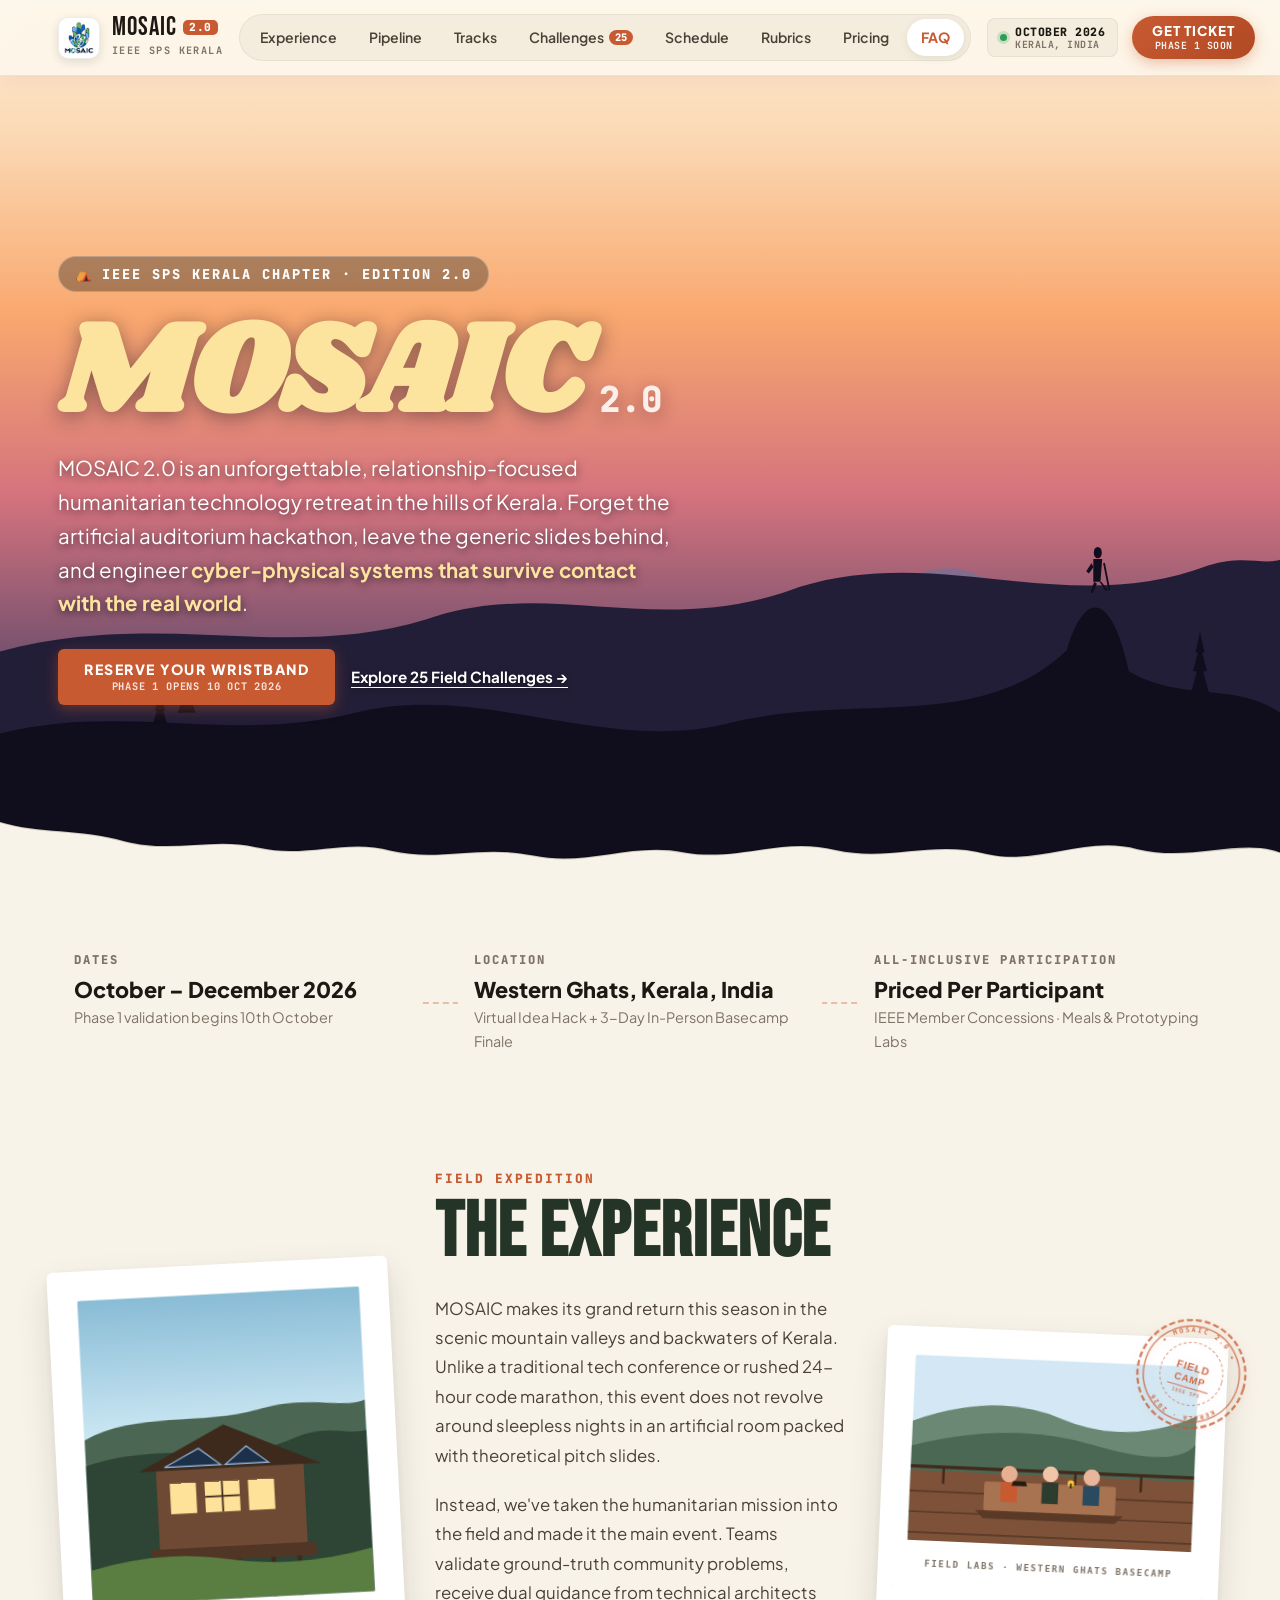
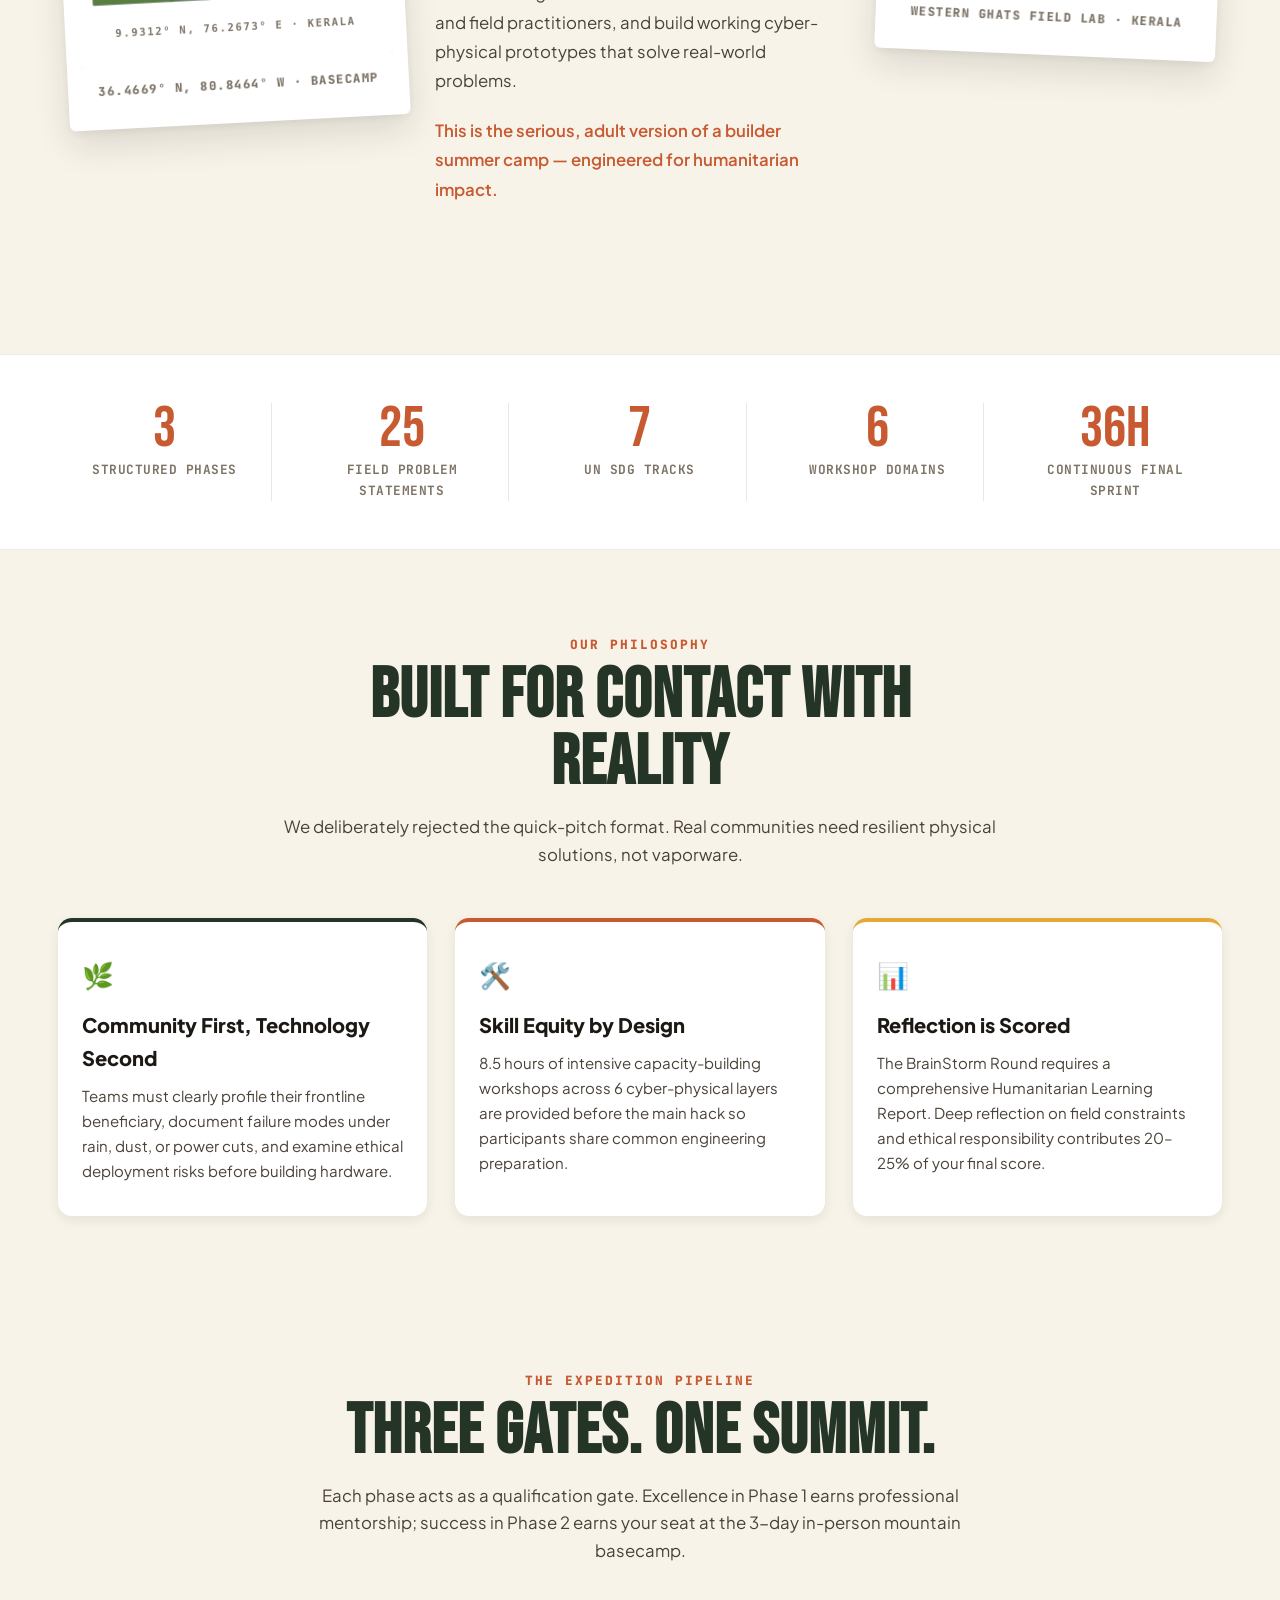
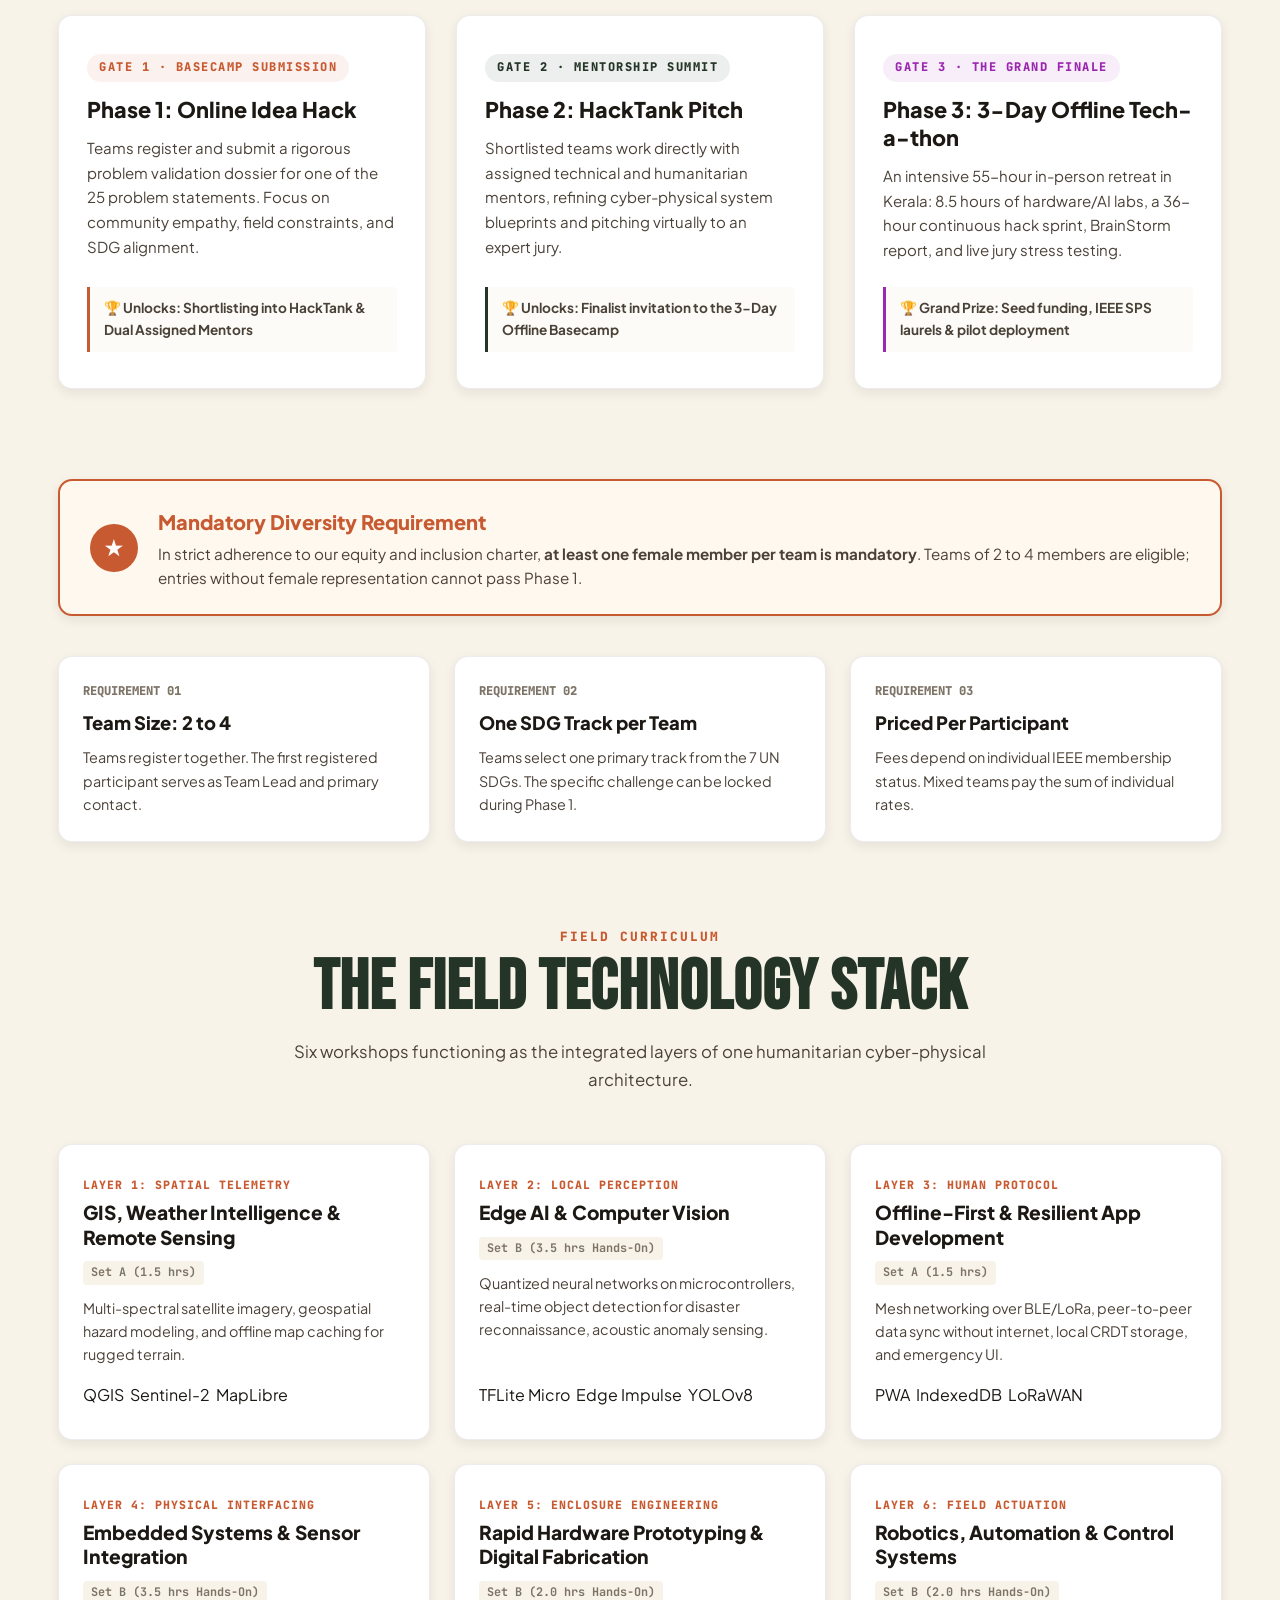
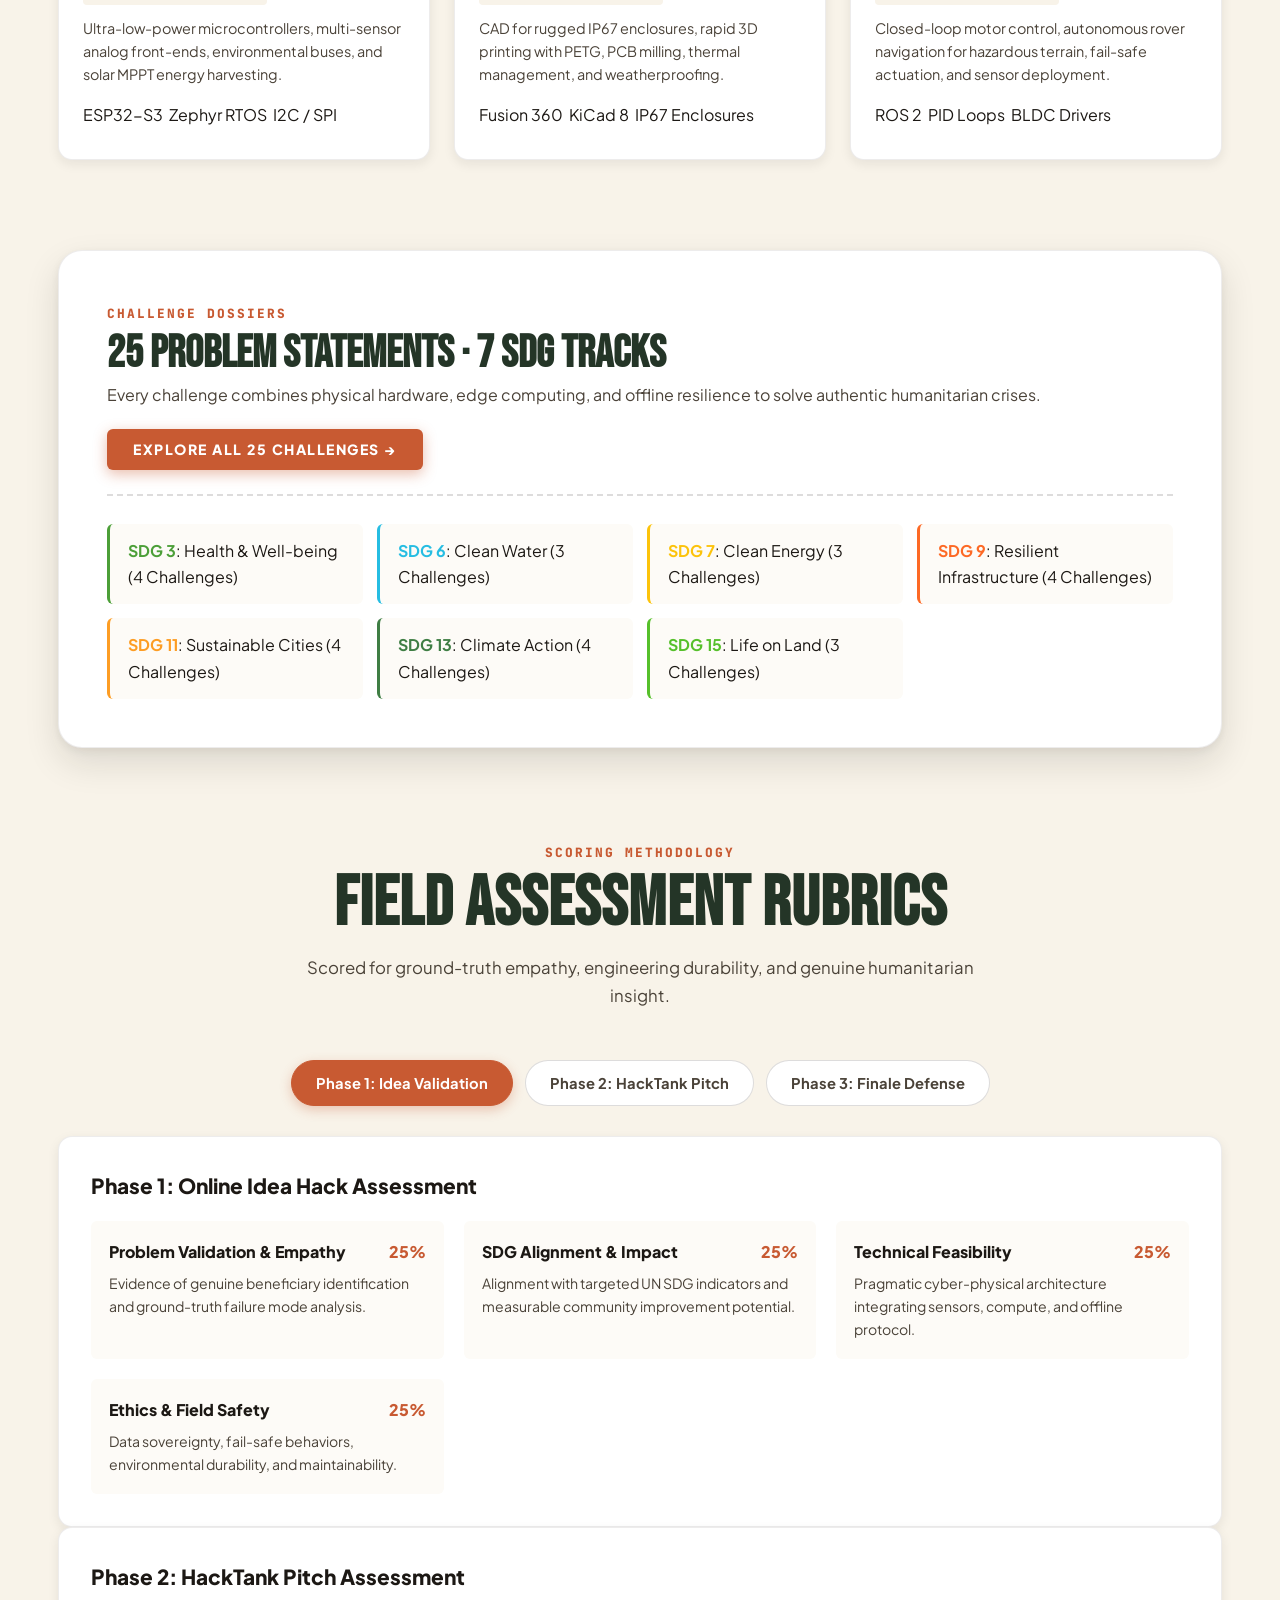
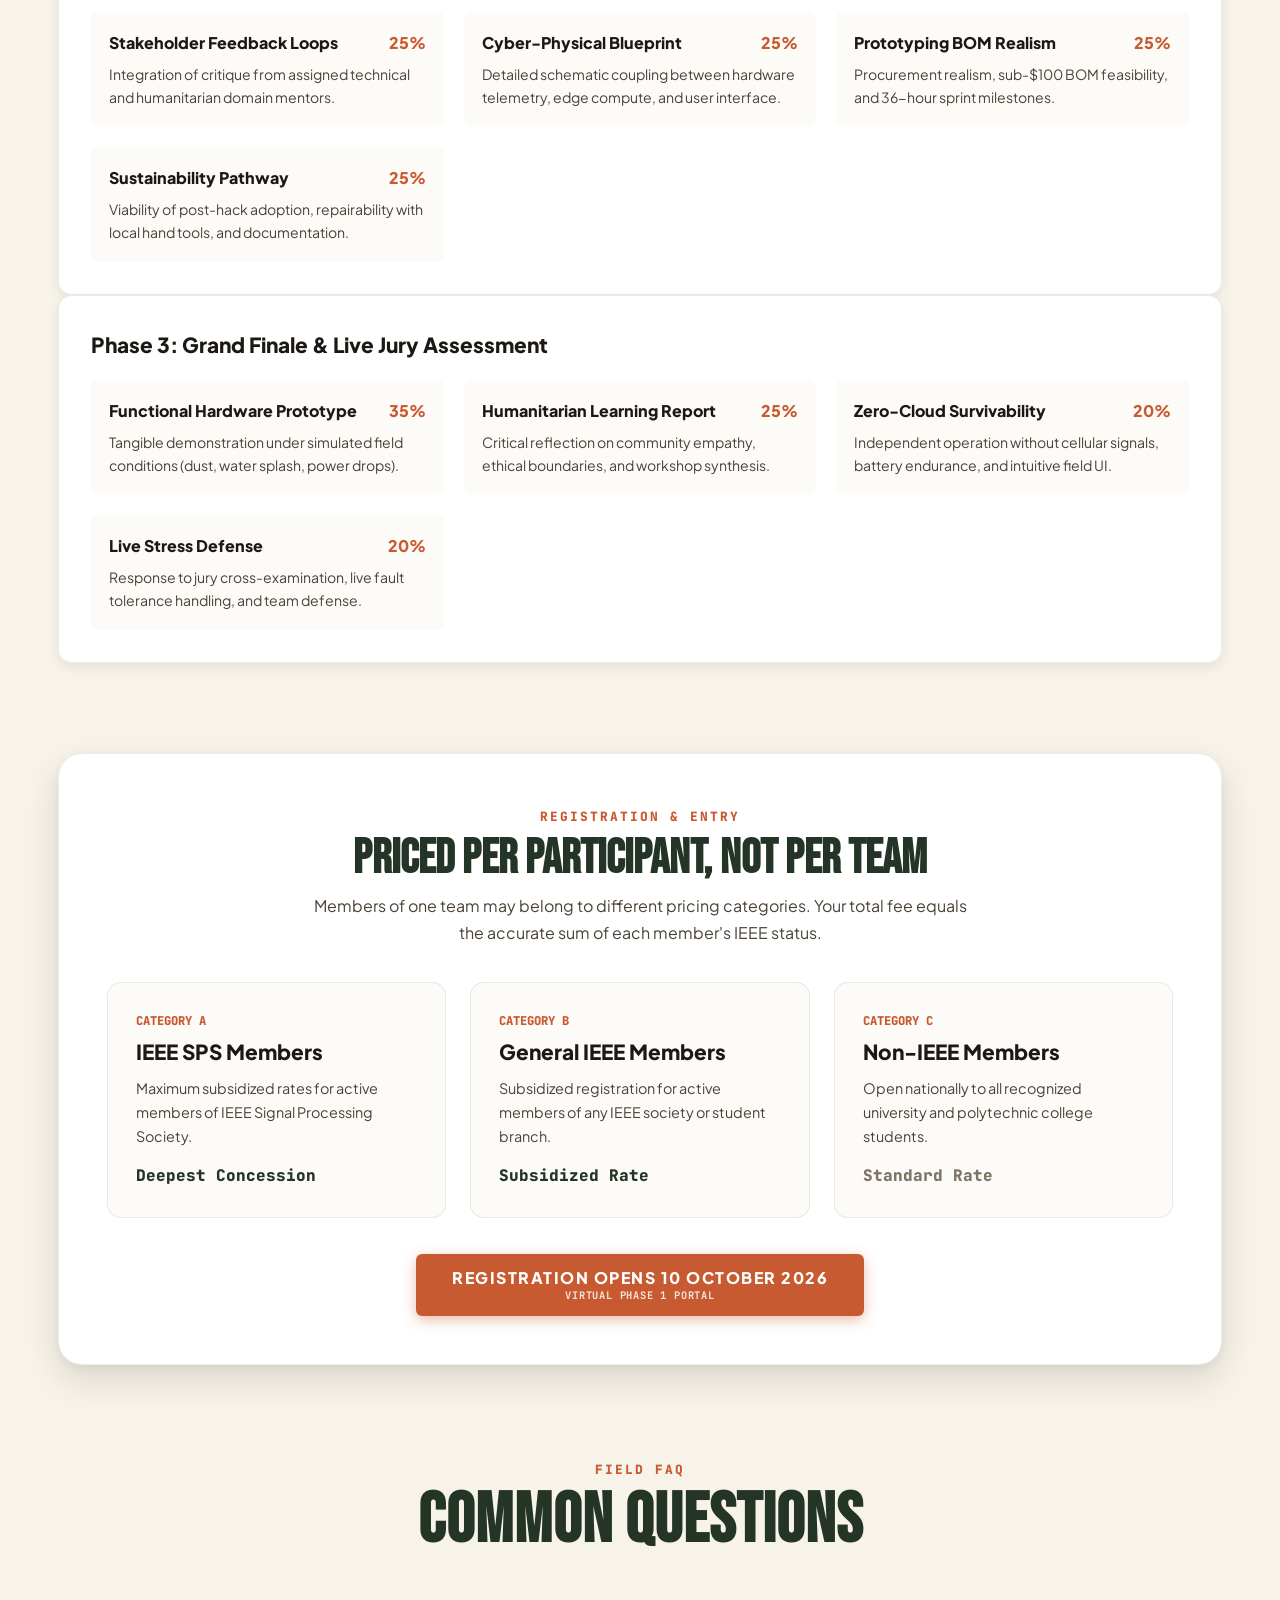
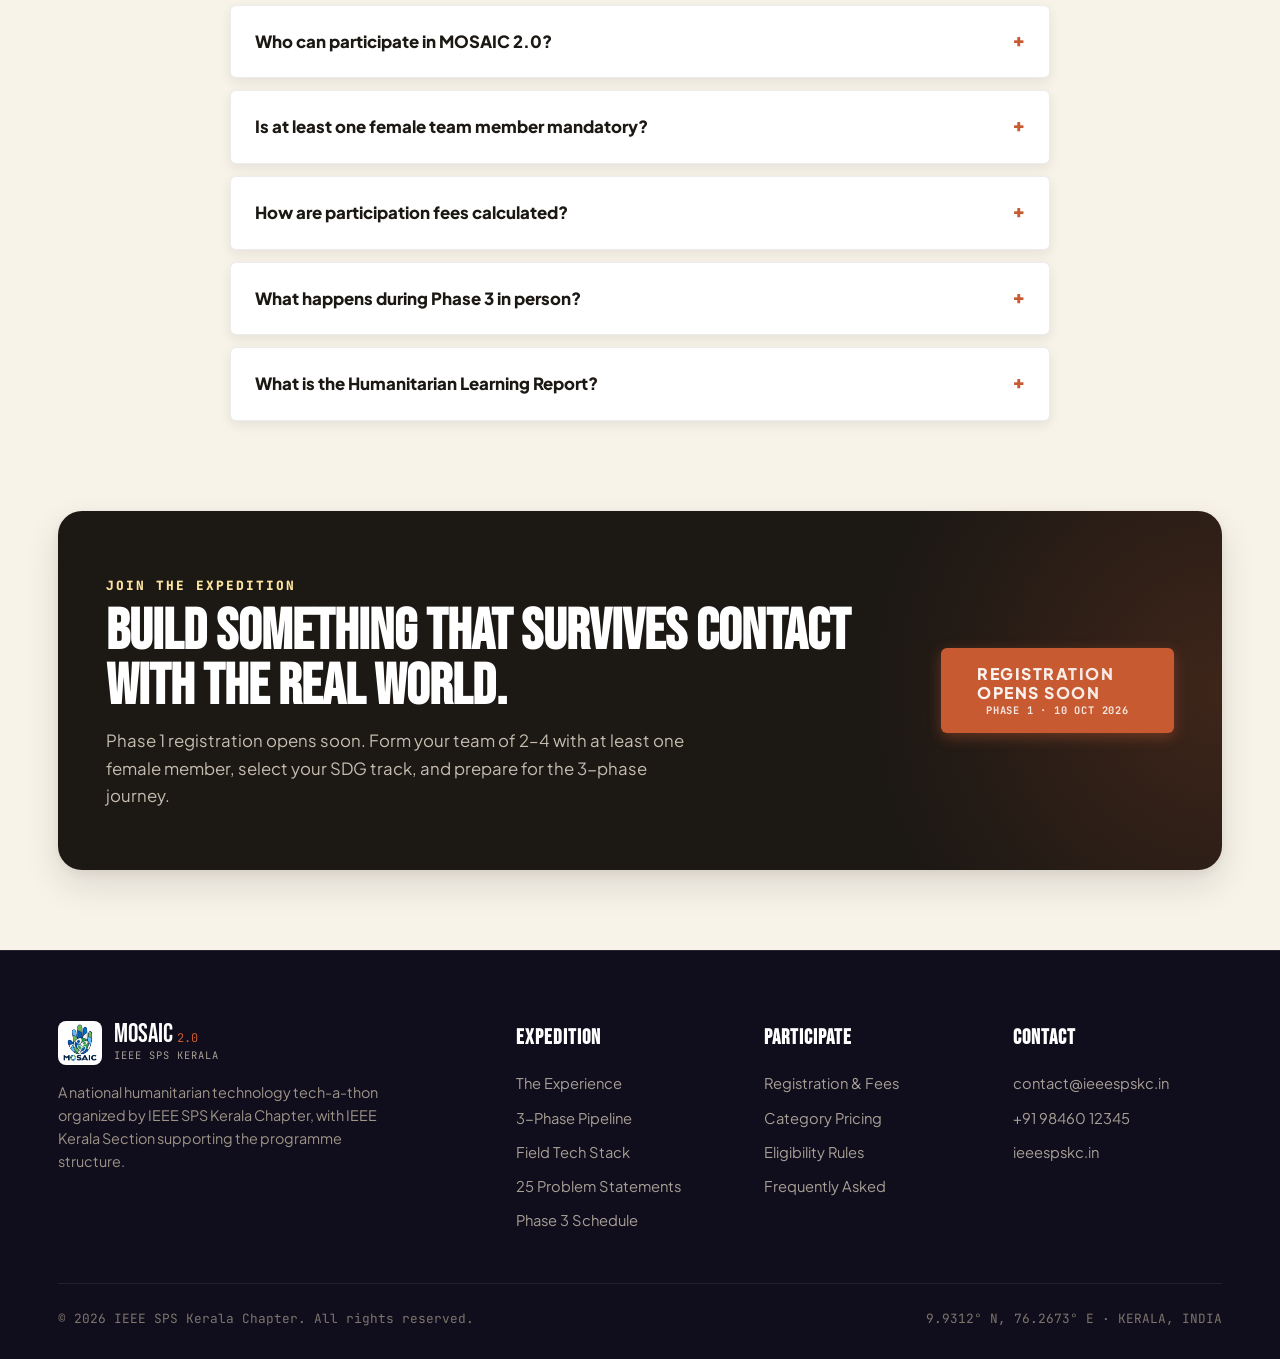
==== index.html @ a7e99239 "Add files via upload" ====
<!DOCTYPE html>
<html lang="en">
<head>
  <meta charset="UTF-8">
  <meta name="viewport" content="width=device-width, initial-scale=1.0">
  <title>MOSAIC 2.0 — National Humanitarian Tech Retreat & Challenge | IEEE SPS Kerala Chapter</title>
  <meta name="description" content="National humanitarian technology challenge & mountain retreat organized by IEEE SPS Kerala Chapter. Three structured phases, 25 interdisciplinary challenges, 6 workshop layers, and a 36-hour offline tech-a-thon in Kerala.">
  
  <!-- Open Graph -->
  <meta property="og:title" content="MOSAIC 2.0 — Humanitarian Tech Expedition & Retreat">
  <meta property="og:description" content="Engineered so teams understand the community problem before they build. October – December 2026.">
  <meta property="og:type" content="website">
  
  <!-- Stylesheets -->
  <link rel="stylesheet" href="css/style.css">
  <link rel="icon" type="image/png" href="assets/event-logo.png">
</head>
<body>

  <!-- Sticky Morphing Expedition Navbar -->
  <header class="navbar-expedition" role="banner">
    <div class="container">
      <a href="index.html" class="nav-brand-group" aria-label="MOSAIC 2.0 Homepage">
        <div class="brand-logo-wrapper">
          <img src="assets/event-logo.png" alt="MOSAIC Logo" class="brand-logo-img">
        </div>
        <div class="brand-text-block">
          <div class="brand-title-row">
            <span class="brand-name">MOSAIC</span>
            <span class="brand-edition-badge">2.0</span>
          </div>
          <span class="brand-sub">IEEE SPS KERALA</span>
        </div>
      </a>

      <!-- Desktop Navigation -->
      <nav class="nav-links-expedition" role="navigation" aria-label="Primary Navigation">
        <a href="#about" class="nav-link-item">Experience</a>
        <a href="#pipeline" class="nav-link-item">Pipeline</a>
        <a href="#tracks" class="nav-link-item">Tracks</a>
        <a href="problem-statements.html" class="nav-link-item">
          Challenges
          <span class="nav-count-badge">25</span>
        </a>
        <a href="schedule.html" class="nav-link-item">Schedule</a>
        <a href="#evaluation" class="nav-link-item">Rubrics</a>
        <a href="#pricing" class="nav-link-item">Pricing</a>
        <a href="#faq" class="nav-link-item">FAQ</a>
      </nav>

      <!-- Right Action Group (Date Badge & Terracotta Button) -->
      <div class="nav-action-group">
        <div class="nav-date-badge">
          <span class="badge-dot" aria-hidden="true"></span>
          <div class="date-text-block">
            <span class="date-month">OCTOBER 2026</span>
            <span class="date-loc">KERALA, INDIA</span>
          </div>
        </div>

        <a href="#pricing" class="btn-terracotta">
          <span>Get Ticket</span>
          <span class="btn-terracotta-sub">Phase 1 Soon</span>
        </a>

        <!-- Mobile Hamburger -->
        <button id="hamburger-btn" class="hamburger-expedition" aria-label="Toggle navigation menu" aria-expanded="false">
          <span class="hamburger-bar"></span>
          <span class="hamburger-bar"></span>
          <span class="hamburger-bar"></span>
        </button>
      </div>
    </div>
  </header>

  <!-- Mobile Drawer Menu -->
  <div id="mobile-overlay" class="mobile-nav-overlay" aria-hidden="true"></div>
  <aside id="mobile-drawer" class="mobile-nav-drawer" role="dialog" aria-label="Mobile Navigation">
    <div>
      <div class="mobile-drawer-header">
        <div class="mobile-drawer-brand">
          <img src="assets/event-logo.png" alt="MOSAIC Logo" class="mobile-drawer-logo">
          <div>
            <div class="mobile-drawer-brand-name">MOSAIC 2.0</div>
            <div class="mobile-drawer-brand-sub">IEEE SPS KERALA</div>
          </div>
        </div>
        <button id="close-drawer-btn" class="mobile-drawer-close" aria-label="Close menu">✕</button>
      </div>
      <nav class="mobile-nav-links">
        <a href="#about" class="mobile-nav-link">
          <span>The Experience</span>
          <span class="link-arrow">→</span>
        </a>
        <a href="#pipeline" class="mobile-nav-link">
          <span>3-Phase Pipeline</span>
          <span class="link-arrow">→</span>
        </a>
        <a href="#tracks" class="mobile-nav-link">
          <span>Field Tech Stack</span>
          <span class="link-arrow">→</span>
        </a>
        <a href="problem-statements.html" class="mobile-nav-link">
          <span>25 Problem Statements</span>
          <span class="link-arrow">→</span>
        </a>
        <a href="schedule.html" class="mobile-nav-link">
          <span>Phase 3 Schedule</span>
          <span class="link-arrow">→</span>
        </a>
        <a href="#evaluation" class="mobile-nav-link">
          <span>Evaluation Rubrics</span>
          <span class="link-arrow">→</span>
        </a>
        <a href="#pricing" class="mobile-nav-link">
          <span>Pricing & Entry</span>
          <span class="link-arrow">→</span>
        </a>
        <a href="#faq" class="mobile-nav-link">
          <span>FAQ</span>
          <span class="link-arrow">→</span>
        </a>
        <a href="#contact" class="mobile-nav-link">
          <span>Contact</span>
          <span class="link-arrow">→</span>
        </a>
      </nav>
    </div>
    <div class="mobile-drawer-footer">
      <div class="mobile-drawer-meta">
        <span>⛺</span>
        <span>Kerala, India · Oct–Dec 2026</span>
      </div>
      <a href="#pricing" class="btn-terracotta" style="width: 100%; text-align: center;">
        <span>Register Team</span>
        <span class="btn-terracotta-sub">Opening 10 Oct 2026</span>
      </a>
    </div>
  </aside>

  <main id="main-content">

    <!-- 1. MULTI-LAYER PARALLAX MOUNTAIN SUNSET HERO SECTION -->
    <section class="hero-parallax-container" aria-label="Hero Landscape">
      
      <!-- Parallax Mountain Layers (controlled by js/app.js) -->
      <div class="parallax-layer layer-far" aria-hidden="true">
        <img src="assets/mountain-far.svg" alt="">
      </div>
      <div class="parallax-layer layer-mid" aria-hidden="true">
        <img src="assets/mountain-mid.svg" alt="">
      </div>
      <div class="parallax-layer layer-near" aria-hidden="true">
        <img src="assets/mountain-near.svg" alt="">
      </div>
      <div class="parallax-layer layer-foreground" aria-hidden="true">
        <!-- Contains the foreground mountain crest and lone explorer silhouette on the ridge -->
        <img src="assets/mountain-foreground.svg" alt="">
      </div>

      <!-- Hero Typography & Content -->
      <div class="container">
        <div class="hero-expedition-content">
          <div class="hero-editorial-badge">
            <span>⛺</span> IEEE SPS Kerala Chapter · Edition 2.0
          </div>

          <h1 class="hero-camp-title">
            MOSAIC<span class="hero-camp-tag">2.0</span>
          </h1>

          <p class="hero-camp-lead">
            MOSAIC 2.0 is an unforgettable, relationship-focused humanitarian technology retreat in the hills of Kerala. Forget the artificial auditorium hackathon, leave the generic slides behind, and engineer <strong>cyber-physical systems that survive contact with the real world</strong>.
          </p>

          <div style="display: flex; gap: 16px; align-items: center; flex-wrap: wrap;">
            <a href="#pricing" class="btn-terracotta">
              <span>Reserve Your Wristband</span>
              <span class="btn-terracotta-sub">Phase 1 Opens 10 Oct 2026</span>
            </a>
            <a href="problem-statements.html" style="font-family: var(--font-body); font-weight: 700; color: #FFFFFF; text-decoration: underline; text-underline-offset: 4px; font-size: 0.95rem; text-shadow: 0 1px 4px rgba(0,0,0,0.6);">
              Explore 25 Field Challenges →
            </a>
          </div>
        </div>
      </div>

      <!-- Organic Torn Paper / Mountain Silhouette Divider -->
      <div class="torn-paper-divider" aria-hidden="true">
        <img src="assets/torn-paper.svg" alt="">
      </div>
    </section>

    <!-- 2. EXPEDITION KEY FACTS 3-COLUMN STRIP (Matching Flat Camp Reference) -->
    <section class="facts-strip-section" aria-label="Key Facts">
      <div class="container">
        <div class="facts-strip-grid">
          <div class="fact-column">
            <div class="fact-label">DATES</div>
            <div class="fact-val-primary">October – December 2026</div>
            <div class="fact-val-sub">Phase 1 validation begins 10th October</div>
          </div>

          <div class="fact-column">
            <div class="fact-label">LOCATION</div>
            <div class="fact-val-primary">Western Ghats, Kerala, India</div>
            <div class="fact-val-sub">Virtual Idea Hack + 3-Day In-Person Basecamp Finale</div>
          </div>

          <div class="fact-column">
            <div class="fact-label">ALL-INCLUSIVE PARTICIPATION</div>
            <div class="fact-val-primary">Priced Per Participant</div>
            <div class="fact-val-sub">IEEE Member Concessions · Meals & Prototyping Labs</div>
          </div>
        </div>
      </div>
    </section>

    <!-- 3. "THE EXPERIENCE" SECTION & POLAROIDS (Matching Flat Camp Layout) -->
    <section id="about" class="experience-section" aria-label="The Experience">
      <div class="container">
        <div class="experience-grid">
          
          <!-- Left Polaroid: Mountain Lodge with GPS Coordinates -->
          <div class="polaroid-card tilt-left">
            <div class="polaroid-img-wrapper">
              <img src="assets/images/polaroid-lodge.svg" alt="Basecamp Lodge in Western Ghats">
            </div>
            <div class="polaroid-coords">36.4669° N, 80.8464° W · BASECAMP</div>
          </div>

          <!-- Center Content: The Experience -->
          <div class="experience-center">
            <span class="trail-eyebrow">FIELD EXPEDITION</span>
            <h2 class="experience-heading">THE EXPERIENCE</h2>
            
            <p class="experience-body">
              MOSAIC makes its grand return this season in the scenic mountain valleys and backwaters of Kerala. Unlike a traditional tech conference or rushed 24-hour code marathon, this event does not revolve around sleepless nights in an artificial room packed with theoretical pitch slides.
            </p>
            <p class="experience-body">
              Instead, we've taken the humanitarian mission into the field and made it the main event. Teams validate ground-truth community problems, receive dual guidance from technical architects and field practitioners, and build working cyber-physical prototypes that solve real-world problems.
            </p>
            <p class="experience-body" style="font-weight: 600; color: var(--terracotta);">
              This is the serious, adult version of a builder summer camp — engineered for humanitarian impact.
            </p>
          </div>

          <!-- Right Polaroid: Outdoor Terrace Gathering with Vintage Postal Stamp -->
          <div class="polaroid-card tilt-right" style="position: relative;">
            <!-- Weathered Postal Stamp tilted on top right -->
            <img src="assets/postal-stamp.svg" alt="Official Expedition Stamp" class="stamp-element">

            <div class="polaroid-img-wrapper">
              <img src="assets/images/polaroid-gathering.svg" alt="Makers collaborating on mountain terrace">
            </div>
            <div class="polaroid-coords">WESTERN GHATS FIELD LAB · KERALA</div>
          </div>

        </div>
      </div>
    </section>

    <!-- 4. STATS BANNER STRIP -->
    <section class="stats-banner-section" aria-label="Event Statistics">
      <div class="container">
        <div class="stats-flex">
          <div class="stat-item">
            <div class="stat-num-expedition">3</div>
            <div class="stat-text-expedition">Structured Phases</div>
          </div>
          <div class="stat-item">
            <div class="stat-num-expedition">25</div>
            <div class="stat-text-expedition">Field Problem Statements</div>
          </div>
          <div class="stat-item">
            <div class="stat-num-expedition">7</div>
            <div class="stat-text-expedition">UN SDG Tracks</div>
          </div>
          <div class="stat-item">
            <div class="stat-num-expedition">6</div>
            <div class="stat-text-expedition">Workshop Domains</div>
          </div>
          <div class="stat-item">
            <div class="stat-num-expedition">36h</div>
            <div class="stat-text-expedition">Continuous Final Sprint</div>
          </div>
        </div>
      </div>
    </section>

    <!-- 5. THREE CORE PRINCIPLES -->
    <section class="container" style="margin-bottom: 90px;">
      <div class="trail-section-header">
        <span class="trail-eyebrow">OUR PHILOSOPHY</span>
        <h2 class="trail-title">BUILT FOR CONTACT WITH REALITY</h2>
        <p style="font-size: 1.05rem; color: var(--ink-body);">
          We deliberately rejected the quick-pitch format. Real communities need resilient physical solutions, not vaporware.
        </p>
      </div>

      <div style="display: grid; grid-template-columns: repeat(auto-fit, minmax(320px, 1fr)); gap: 28px;">
        <div style="background: #FFFFFF; border-radius: var(--radius-md); padding: 32px 24px; box-shadow: var(--shadow-sm); border-top: 4px solid var(--forest-green);">
          <div style="font-size: 1.6rem; margin-bottom: 12px;">🌿</div>
          <h3 style="font-family: var(--font-body); font-size: 1.25rem; font-weight: 800; margin-bottom: 10px;">Community First, Technology Second</h3>
          <p style="font-size: 0.94rem; color: var(--ink-body); line-height: 1.65;">
            Teams must clearly profile their frontline beneficiary, document failure modes under rain, dust, or power cuts, and examine ethical deployment risks before building hardware.
          </p>
        </div>

        <div style="background: #FFFFFF; border-radius: var(--radius-md); padding: 32px 24px; box-shadow: var(--shadow-sm); border-top: 4px solid var(--terracotta);">
          <div style="font-size: 1.6rem; margin-bottom: 12px;">🛠️</div>
          <h3 style="font-family: var(--font-body); font-size: 1.25rem; font-weight: 800; margin-bottom: 10px;">Skill Equity by Design</h3>
          <p style="font-size: 0.94rem; color: var(--ink-body); line-height: 1.65;">
            8.5 hours of intensive capacity-building workshops across 6 cyber-physical layers are provided before the main hack so participants share common engineering preparation.
          </p>
        </div>

        <div style="background: #FFFFFF; border-radius: var(--radius-md); padding: 32px 24px; box-shadow: var(--shadow-sm); border-top: 4px solid var(--gold-accent);">
          <div style="font-size: 1.6rem; margin-bottom: 12px;">📊</div>
          <h3 style="font-family: var(--font-body); font-size: 1.25rem; font-weight: 800; margin-bottom: 10px;">Reflection is Scored</h3>
          <p style="font-size: 0.94rem; color: var(--ink-body); line-height: 1.65;">
            The BrainStorm Round requires a comprehensive Humanitarian Learning Report. Deep reflection on field constraints and ethical responsibility contributes 20–25% of your final score.
          </p>
        </div>
      </div>
    </section>

    <!-- 6. THE 3-PHASE PIPELINE (Hiking Trail Milestone Map) -->
    <section id="pipeline" class="pipeline-section" aria-label="Timeline Pipeline">
      <div class="container">
        <div class="trail-section-header">
          <span class="trail-eyebrow">THE EXPEDITION PIPELINE</span>
          <h2 class="trail-title">THREE GATES. ONE SUMMIT.</h2>
          <p style="font-size: 1.05rem; color: var(--ink-body);">
            Each phase acts as a qualification gate. Excellence in Phase 1 earns professional mentorship; success in Phase 2 earns your seat at the 3-day in-person mountain basecamp.
          </p>
        </div>

        <div class="pipeline-cards-grid">
          <!-- Gate 1 -->
          <div class="pipeline-card">
            <div>
              <span class="pipeline-badge">GATE 1 · BASECAMP SUBMISSION</span>
              <h3 class="pipeline-card-title">Phase 1: Online Idea Hack</h3>
              <p class="pipeline-card-desc">
                Teams register and submit a rigorous problem validation dossier for one of the 25 problem statements. Focus on community empathy, field constraints, and SDG alignment.
              </p>
            </div>
            <div class="pipeline-card-reward">
              🏆 Unlocks: Shortlisting into HackTank & Dual Assigned Mentors
            </div>
          </div>

          <!-- Gate 2 -->
          <div class="pipeline-card">
            <div>
              <span class="pipeline-badge" style="color: var(--forest-green); background: rgba(36, 53, 39, 0.08);">GATE 2 · MENTORSHIP SUMMIT</span>
              <h3 class="pipeline-card-title">Phase 2: HackTank Pitch</h3>
              <p class="pipeline-card-desc">
                Shortlisted teams work directly with assigned technical and humanitarian mentors, refining cyber-physical system blueprints and pitching virtually to an expert jury.
              </p>
            </div>
            <div class="pipeline-card-reward" style="border-left-color: var(--forest-green);">
              🏆 Unlocks: Finalist invitation to the 3-Day Offline Basecamp
            </div>
          </div>

          <!-- Gate 3 -->
          <div class="pipeline-card">
            <div>
              <span class="pipeline-badge" style="color: #9C27B0; background: rgba(156, 39, 176, 0.08);">GATE 3 · THE GRAND FINALE</span>
              <h3 class="pipeline-card-title">Phase 3: 3-Day Offline Tech-a-thon</h3>
              <p class="pipeline-card-desc">
                An intensive 55-hour in-person retreat in Kerala: 8.5 hours of hardware/AI labs, a 36-hour continuous hack sprint, BrainStorm report, and live jury stress testing.
              </p>
            </div>
            <div class="pipeline-card-reward" style="border-left-color: #9C27B0;">
              🏆 Grand Prize: Seed funding, IEEE SPS laurels & pilot deployment
            </div>
          </div>
        </div>
      </div>
    </section>

    <!-- 7. ELIGIBILITY SECTION -->
    <section class="container" style="margin-bottom: 80px;">
      <div class="eligibility-banner-expedition">
        <div class="eligibility-icon-circle">★</div>
        <div>
          <h3 style="font-size: 1.25rem; font-weight: 800; color: var(--terracotta); margin-bottom: 4px;">
            Mandatory Diversity Requirement
          </h3>
          <p style="font-size: 0.95rem; color: var(--ink-body); line-height: 1.6;">
            In strict adherence to our equity and inclusion charter, <strong>at least one female member per team is mandatory</strong>. Teams of 2 to 4 members are eligible; entries without female representation cannot pass Phase 1.
          </p>
        </div>
      </div>

      <div style="display: grid; grid-template-columns: repeat(auto-fit, minmax(300px, 1fr)); gap: 24px;">
        <div style="background: #FFFFFF; padding: 24px; border-radius: var(--radius-md); box-shadow: var(--shadow-sm); border: 1.5px solid rgba(28,24,20,0.08);">
          <div style="font-family: var(--font-mono); font-size: 0.76rem; font-weight: 800; color: var(--ink-muted); text-transform: uppercase;">Requirement 01</div>
          <h4 style="font-size: 1.15rem; font-weight: 800; margin: 6px 0 8px;">Team Size: 2 to 4</h4>
          <p style="font-size: 0.9rem; color: var(--ink-body);">Teams register together. The first registered participant serves as Team Lead and primary contact.</p>
        </div>

        <div style="background: #FFFFFF; padding: 24px; border-radius: var(--radius-md); box-shadow: var(--shadow-sm); border: 1.5px solid rgba(28,24,20,0.08);">
          <div style="font-family: var(--font-mono); font-size: 0.76rem; font-weight: 800; color: var(--ink-muted); text-transform: uppercase;">Requirement 02</div>
          <h4 style="font-size: 1.15rem; font-weight: 800; margin: 6px 0 8px;">One SDG Track per Team</h4>
          <p style="font-size: 0.9rem; color: var(--ink-body);">Teams select one primary track from the 7 UN SDGs. The specific challenge can be locked during Phase 1.</p>
        </div>

        <div style="background: #FFFFFF; padding: 24px; border-radius: var(--radius-md); box-shadow: var(--shadow-sm); border: 1.5px solid rgba(28,24,20,0.08);">
          <div style="font-family: var(--font-mono); font-size: 0.76rem; font-weight: 800; color: var(--ink-muted); text-transform: uppercase;">Requirement 03</div>
          <h4 style="font-size: 1.15rem; font-weight: 800; margin: 6px 0 8px;">Priced Per Participant</h4>
          <p style="font-size: 0.9rem; color: var(--ink-body);">Fees depend on individual IEEE membership status. Mixed teams pay the sum of individual rates.</p>
        </div>
      </div>
    </section>

    <!-- 8. WORKSHOP LAYERS (The Field Technology Stack) -->
    <section id="tracks" class="container" style="margin-bottom: 90px;">
      <div class="trail-section-header">
        <span class="trail-eyebrow">FIELD CURRICULUM</span>
        <h2 class="trail-title">THE FIELD TECHNOLOGY STACK</h2>
        <p style="font-size: 1.05rem; color: var(--ink-body);">
          Six workshops functioning as the integrated layers of one humanitarian cyber-physical architecture.
        </p>
      </div>

      <div class="workshops-expedition-grid">
        <div class="workshop-field-card">
          <div>
            <div class="ws-field-layer">Layer 1: Spatial Telemetry</div>
            <h3 class="ws-field-title">GIS, Weather Intelligence & Remote Sensing</h3>
            <span class="ws-field-set">Set A (1.5 hrs)</span>
            <p class="ws-field-desc">Multi-spectral satellite imagery, geospatial hazard modeling, and offline map caching for rugged terrain.</p>
          </div>
          <div style="display: flex; gap: 6px; flex-wrap: wrap;">
            <span class="tech-chip">QGIS</span><span class="tech-chip">Sentinel-2</span><span class="tech-chip">MapLibre</span>
          </div>
        </div>

        <div class="workshop-field-card">
          <div>
            <div class="ws-field-layer">Layer 2: Local Perception</div>
            <h3 class="ws-field-title">Edge AI & Computer Vision</h3>
            <span class="ws-field-set">Set B (3.5 hrs Hands-On)</span>
            <p class="ws-field-desc">Quantized neural networks on microcontrollers, real-time object detection for disaster reconnaissance, acoustic anomaly sensing.</p>
          </div>
          <div style="display: flex; gap: 6px; flex-wrap: wrap;">
            <span class="tech-chip">TFLite Micro</span><span class="tech-chip">Edge Impulse</span><span class="tech-chip">YOLOv8</span>
          </div>
        </div>

        <div class="workshop-field-card">
          <div>
            <div class="ws-field-layer">Layer 3: Human Protocol</div>
            <h3 class="ws-field-title">Offline-First & Resilient App Development</h3>
            <span class="ws-field-set">Set A (1.5 hrs)</span>
            <p class="ws-field-desc">Mesh networking over BLE/LoRa, peer-to-peer data sync without internet, local CRDT storage, and emergency UI.</p>
          </div>
          <div style="display: flex; gap: 6px; flex-wrap: wrap;">
            <span class="tech-chip">PWA</span><span class="tech-chip">IndexedDB</span><span class="tech-chip">LoRaWAN</span>
          </div>
        </div>

        <div class="workshop-field-card">
          <div>
            <div class="ws-field-layer">Layer 4: Physical Interfacing</div>
            <h3 class="ws-field-title">Embedded Systems & Sensor Integration</h3>
            <span class="ws-field-set">Set B (3.5 hrs Hands-On)</span>
            <p class="ws-field-desc">Ultra-low-power microcontrollers, multi-sensor analog front-ends, environmental buses, and solar MPPT energy harvesting.</p>
          </div>
          <div style="display: flex; gap: 6px; flex-wrap: wrap;">
            <span class="tech-chip">ESP32-S3</span><span class="tech-chip">Zephyr RTOS</span><span class="tech-chip">I2C / SPI</span>
          </div>
        </div>

        <div class="workshop-field-card">
          <div>
            <div class="ws-field-layer">Layer 5: Enclosure Engineering</div>
            <h3 class="ws-field-title">Rapid Hardware Prototyping & Digital Fabrication</h3>
            <span class="ws-field-set">Set B (2.0 hrs Hands-On)</span>
            <p class="ws-field-desc">CAD for rugged IP67 enclosures, rapid 3D printing with PETG, PCB milling, thermal management, and weatherproofing.</p>
          </div>
          <div style="display: flex; gap: 6px; flex-wrap: wrap;">
            <span class="tech-chip">Fusion 360</span><span class="tech-chip">KiCad 8</span><span class="tech-chip">IP67 Enclosures</span>
          </div>
        </div>

        <div class="workshop-field-card">
          <div>
            <div class="ws-field-layer">Layer 6: Field Actuation</div>
            <h3 class="ws-field-title">Robotics, Automation & Control Systems</h3>
            <span class="ws-field-set">Set B (2.0 hrs Hands-On)</span>
            <p class="ws-field-desc">Closed-loop motor control, autonomous rover navigation for hazardous terrain, fail-safe actuation, and sensor deployment.</p>
          </div>
          <div style="display: flex; gap: 6px; flex-wrap: wrap;">
            <span class="tech-chip">ROS 2</span><span class="tech-chip">PID Loops</span><span class="tech-chip">BLDC Drivers</span>
          </div>
        </div>
      </div>
    </section>

    <!-- 9. PROBLEM STATEMENTS TEASER -->
    <section class="container" style="margin-bottom: 90px;">
      <div style="background: #FFFFFF; border-radius: var(--radius-lg); padding: 48px; box-shadow: var(--shadow-polaroid); border: 1.5px solid rgba(28,24,20,0.08);">
        <div style="display: flex; justify-content: space-between; align-items: flex-end; flex-wrap: wrap; gap: 20px; border-bottom: 2px dashed rgba(28,24,20,0.15); padding-bottom: 24px; margin-bottom: 28px;">
          <div>
            <span class="trail-eyebrow">CHALLENGE DOSSIERS</span>
            <h2 style="font-family: var(--font-condensed); font-size: 2.8rem; line-height: 1; color: var(--forest-green);">
              25 PROBLEM STATEMENTS · 7 SDG TRACKS
            </h2>
            <p style="color: var(--ink-body); font-size: 1rem; margin-top: 6px;">
              Every challenge combines physical hardware, edge computing, and offline resilience to solve authentic humanitarian crises.
            </p>
          </div>
          <a href="problem-statements.html" class="btn-terracotta">
            <span>Explore All 25 Challenges →</span>
          </a>
        </div>

        <!-- 7 SDG Chips -->
        <div style="display: grid; grid-template-columns: repeat(auto-fit, minmax(240px, 1fr)); gap: 14px;">
          <div style="background: var(--bg-canvas-soft); padding: 14px 18px; border-radius: var(--radius-sm); border-left: 3px solid #4C9F38;">
            <strong style="color: #4C9F38;">SDG 3</strong>: Health & Well-being (4 Challenges)
          </div>
          <div style="background: var(--bg-canvas-soft); padding: 14px 18px; border-radius: var(--radius-sm); border-left: 3px solid #26BDE2;">
            <strong style="color: #26BDE2;">SDG 6</strong>: Clean Water (3 Challenges)
          </div>
          <div style="background: var(--bg-canvas-soft); padding: 14px 18px; border-radius: var(--radius-sm); border-left: 3px solid #FCC30B;">
            <strong style="color: #FCC30B;">SDG 7</strong>: Clean Energy (3 Challenges)
          </div>
          <div style="background: var(--bg-canvas-soft); padding: 14px 18px; border-radius: var(--radius-sm); border-left: 3px solid #FD6925;">
            <strong style="color: #FD6925;">SDG 9</strong>: Resilient Infrastructure (4 Challenges)
          </div>
          <div style="background: var(--bg-canvas-soft); padding: 14px 18px; border-radius: var(--radius-sm); border-left: 3px solid #FD9D24;">
            <strong style="color: #FD9D24;">SDG 11</strong>: Sustainable Cities (4 Challenges)
          </div>
          <div style="background: var(--bg-canvas-soft); padding: 14px 18px; border-radius: var(--radius-sm); border-left: 3px solid #3F7E44;">
            <strong style="color: #3F7E44;">SDG 13</strong>: Climate Action (4 Challenges)
          </div>
          <div style="background: var(--bg-canvas-soft); padding: 14px 18px; border-radius: var(--radius-sm); border-left: 3px solid #56C02B;">
            <strong style="color: #56C02B;">SDG 15</strong>: Life on Land (3 Challenges)
          </div>
        </div>
      </div>
    </section>

    <!-- 10. EVALUATION RUBRIC TABS -->
    <section id="evaluation" class="container" style="margin-bottom: 90px;">
      <div class="trail-section-header">
        <span class="trail-eyebrow">SCORING METHODOLOGY</span>
        <h2 class="trail-title">FIELD ASSESSMENT RUBRICS</h2>
        <p style="font-size: 1.05rem; color: var(--ink-body);">
          Scored for ground-truth empathy, engineering durability, and genuine humanitarian insight.
        </p>
      </div>

      <div class="rubric-expedition-tabs">
        <button class="tab-btn-expedition active" data-tab="phase1">Phase 1: Idea Validation</button>
        <button class="tab-btn-expedition" data-tab="phase2">Phase 2: HackTank Pitch</button>
        <button class="tab-btn-expedition" data-tab="phase3">Phase 3: Finale Defense</button>
      </div>

      <!-- Tab Panel 1 -->
      <div id="tab-panel-phase1" class="tab-panel active">
        <div style="background: #FFFFFF; border-radius: var(--radius-md); padding: 32px; box-shadow: var(--shadow-sm); border: 1.5px solid rgba(28,24,20,0.08);">
          <h3 style="font-size: 1.3rem; font-weight: 800; margin-bottom: 18px;">Phase 1: Online Idea Hack Assessment</h3>
          <div style="display: grid; grid-template-columns: repeat(auto-fit, minmax(260px, 1fr)); gap: 20px;">
            <div style="background: var(--bg-canvas-soft); padding: 18px; border-radius: var(--radius-sm);">
              <div style="display: flex; justify-content: space-between; font-weight: 800; margin-bottom: 6px;">
                <span>Problem Validation & Empathy</span><span style="color: var(--terracotta);">25%</span>
              </div>
              <p style="font-size: 0.88rem; color: var(--ink-body);">Evidence of genuine beneficiary identification and ground-truth failure mode analysis.</p>
            </div>
            <div style="background: var(--bg-canvas-soft); padding: 18px; border-radius: var(--radius-sm);">
              <div style="display: flex; justify-content: space-between; font-weight: 800; margin-bottom: 6px;">
                <span>SDG Alignment & Impact</span><span style="color: var(--terracotta);">25%</span>
              </div>
              <p style="font-size: 0.88rem; color: var(--ink-body);">Alignment with targeted UN SDG indicators and measurable community improvement potential.</p>
            </div>
            <div style="background: var(--bg-canvas-soft); padding: 18px; border-radius: var(--radius-sm);">
              <div style="display: flex; justify-content: space-between; font-weight: 800; margin-bottom: 6px;">
                <span>Technical Feasibility</span><span style="color: var(--terracotta);">25%</span>
              </div>
              <p style="font-size: 0.88rem; color: var(--ink-body);">Pragmatic cyber-physical architecture integrating sensors, compute, and offline protocol.</p>
            </div>
            <div style="background: var(--bg-canvas-soft); padding: 18px; border-radius: var(--radius-sm);">
              <div style="display: flex; justify-content: space-between; font-weight: 800; margin-bottom: 6px;">
                <span>Ethics & Field Safety</span><span style="color: var(--terracotta);">25%</span>
              </div>
              <p style="font-size: 0.88rem; color: var(--ink-body);">Data sovereignty, fail-safe behaviors, environmental durability, and maintainability.</p>
            </div>
          </div>
        </div>
      </div>

      <!-- Tab Panel 2 -->
      <div id="tab-panel-phase2" class="tab-panel">
        <div style="background: #FFFFFF; border-radius: var(--radius-md); padding: 32px; box-shadow: var(--shadow-sm); border: 1.5px solid rgba(28,24,20,0.08);">
          <h3 style="font-size: 1.3rem; font-weight: 800; margin-bottom: 18px;">Phase 2: HackTank Pitch Assessment</h3>
          <div style="display: grid; grid-template-columns: repeat(auto-fit, minmax(260px, 1fr)); gap: 20px;">
            <div style="background: var(--bg-canvas-soft); padding: 18px; border-radius: var(--radius-sm);">
              <div style="display: flex; justify-content: space-between; font-weight: 800; margin-bottom: 6px;">
                <span>Stakeholder Feedback Loops</span><span style="color: var(--terracotta);">25%</span>
              </div>
              <p style="font-size: 0.88rem; color: var(--ink-body);">Integration of critique from assigned technical and humanitarian domain mentors.</p>
            </div>
            <div style="background: var(--bg-canvas-soft); padding: 18px; border-radius: var(--radius-sm);">
              <div style="display: flex; justify-content: space-between; font-weight: 800; margin-bottom: 6px;">
                <span>Cyber-Physical Blueprint</span><span style="color: var(--terracotta);">25%</span>
              </div>
              <p style="font-size: 0.88rem; color: var(--ink-body);">Detailed schematic coupling between hardware telemetry, edge compute, and user interface.</p>
            </div>
            <div style="background: var(--bg-canvas-soft); padding: 18px; border-radius: var(--radius-sm);">
              <div style="display: flex; justify-content: space-between; font-weight: 800; margin-bottom: 6px;">
                <span>Prototyping BOM Realism</span><span style="color: var(--terracotta);">25%</span>
              </div>
              <p style="font-size: 0.88rem; color: var(--ink-body);">Procurement realism, sub-$100 BOM feasibility, and 36-hour sprint milestones.</p>
            </div>
            <div style="background: var(--bg-canvas-soft); padding: 18px; border-radius: var(--radius-sm);">
              <div style="display: flex; justify-content: space-between; font-weight: 800; margin-bottom: 6px;">
                <span>Sustainability Pathway</span><span style="color: var(--terracotta);">25%</span>
              </div>
              <p style="font-size: 0.88rem; color: var(--ink-body);">Viability of post-hack adoption, repairability with local hand tools, and documentation.</p>
            </div>
          </div>
        </div>
      </div>

      <!-- Tab Panel 3 -->
      <div id="tab-panel-phase3" class="tab-panel">
        <div style="background: #FFFFFF; border-radius: var(--radius-md); padding: 32px; box-shadow: var(--shadow-sm); border: 1.5px solid rgba(28,24,20,0.08);">
          <h3 style="font-size: 1.3rem; font-weight: 800; margin-bottom: 18px;">Phase 3: Grand Finale & Live Jury Assessment</h3>
          <div style="display: grid; grid-template-columns: repeat(auto-fit, minmax(260px, 1fr)); gap: 20px;">
            <div style="background: var(--bg-canvas-soft); padding: 18px; border-radius: var(--radius-sm);">
              <div style="display: flex; justify-content: space-between; font-weight: 800; margin-bottom: 6px;">
                <span>Functional Hardware Prototype</span><span style="color: var(--terracotta);">35%</span>
              </div>
              <p style="font-size: 0.88rem; color: var(--ink-body);">Tangible demonstration under simulated field conditions (dust, water splash, power drops).</p>
            </div>
            <div style="background: var(--bg-canvas-soft); padding: 18px; border-radius: var(--radius-sm);">
              <div style="display: flex; justify-content: space-between; font-weight: 800; margin-bottom: 6px;">
                <span>Humanitarian Learning Report</span><span style="color: var(--terracotta);">25%</span>
              </div>
              <p style="font-size: 0.88rem; color: var(--ink-body);">Critical reflection on community empathy, ethical boundaries, and workshop synthesis.</p>
            </div>
            <div style="background: var(--bg-canvas-soft); padding: 18px; border-radius: var(--radius-sm);">
              <div style="display: flex; justify-content: space-between; font-weight: 800; margin-bottom: 6px;">
                <span>Zero-Cloud Survivability</span><span style="color: var(--terracotta);">20%</span>
              </div>
              <p style="font-size: 0.88rem; color: var(--ink-body);">Independent operation without cellular signals, battery endurance, and intuitive field UI.</p>
            </div>
            <div style="background: var(--bg-canvas-soft); padding: 18px; border-radius: var(--radius-sm);">
              <div style="display: flex; justify-content: space-between; font-weight: 800; margin-bottom: 6px;">
                <span>Live Stress Defense</span><span style="color: var(--terracotta);">20%</span>
              </div>
              <p style="font-size: 0.88rem; color: var(--ink-body);">Response to jury cross-examination, live fault tolerance handling, and team defense.</p>
            </div>
          </div>
        </div>
      </div>
    </section>

    <!-- 11. PRICING & REGISTRATION -->
    <section id="pricing" class="container" style="margin-bottom: 90px;">
      <div style="background: #FFFFFF; border-radius: var(--radius-lg); padding: 48px; box-shadow: var(--shadow-polaroid); border: 1.5px solid rgba(28,24,20,0.08);">
        <div style="text-align: center; max-width: 680px; margin: 0 auto 36px;">
          <span class="trail-eyebrow">REGISTRATION & ENTRY</span>
          <h2 style="font-family: var(--font-condensed); font-size: 3rem; line-height: 1; color: var(--forest-green);">
            PRICED PER PARTICIPANT, NOT PER TEAM
          </h2>
          <p style="color: var(--ink-body); font-size: 1rem; margin-top: 10px;">
            Members of one team may belong to different pricing categories. Your total fee equals the accurate sum of each member's IEEE status.
          </p>
        </div>

        <div style="display: grid; grid-template-columns: repeat(auto-fit, minmax(280px, 1fr)); gap: 24px; margin-bottom: 36px;">
          <div style="background: var(--bg-canvas-soft); padding: 28px; border-radius: var(--radius-md); border: 1px solid rgba(28,24,20,0.08);">
            <div style="font-family: var(--font-mono); font-size: 0.76rem; font-weight: 800; color: var(--terracotta); text-transform: uppercase;">Category A</div>
            <h4 style="font-size: 1.3rem; font-weight: 800; margin: 4px 0 8px;">IEEE SPS Members</h4>
            <p style="font-size: 0.9rem; color: var(--ink-body); margin-bottom: 14px;">Maximum subsidized rates for active members of IEEE Signal Processing Society.</p>
            <div style="font-family: var(--font-mono); font-weight: 800; color: var(--forest-green);">Deepest Concession</div>
          </div>

          <div style="background: var(--bg-canvas-soft); padding: 28px; border-radius: var(--radius-md); border: 1px solid rgba(28,24,20,0.08);">
            <div style="font-family: var(--font-mono); font-size: 0.76rem; font-weight: 800; color: var(--terracotta); text-transform: uppercase;">Category B</div>
            <h4 style="font-size: 1.3rem; font-weight: 800; margin: 4px 0 8px;">General IEEE Members</h4>
            <p style="font-size: 0.9rem; color: var(--ink-body); margin-bottom: 14px;">Subsidized registration for active members of any IEEE society or student branch.</p>
            <div style="font-family: var(--font-mono); font-weight: 800; color: var(--forest-green);">Subsidized Rate</div>
          </div>

          <div style="background: var(--bg-canvas-soft); padding: 28px; border-radius: var(--radius-md); border: 1px solid rgba(28,24,20,0.08);">
            <div style="font-family: var(--font-mono); font-size: 0.76rem; font-weight: 800; color: var(--terracotta); text-transform: uppercase;">Category C</div>
            <h4 style="font-size: 1.3rem; font-weight: 800; margin: 4px 0 8px;">Non-IEEE Members</h4>
            <p style="font-size: 0.9rem; color: var(--ink-body); margin-bottom: 14px;">Open nationally to all recognized university and polytechnic college students.</p>
            <div style="font-family: var(--font-mono); font-weight: 800; color: var(--ink-muted);">Standard Rate</div>
          </div>
        </div>

        <div style="text-align: center;">
          <button class="btn-terracotta" style="padding: 14px 36px; font-size: 1rem;" disabled>
            <span>Registration Opens 10 October 2026</span>
            <span class="btn-terracotta-sub">Virtual Phase 1 Portal</span>
          </button>
        </div>
      </div>
    </section>

    <!-- 12. FREQUENTLY ASKED QUESTIONS -->
    <section id="faq" class="container" style="margin-bottom: 90px;">
      <div class="trail-section-header">
        <span class="trail-eyebrow">FIELD FAQ</span>
        <h2 class="trail-title">COMMON QUESTIONS</h2>
      </div>

      <div class="faq-expedition-accordion">
        <div class="faq-expedition-item">
          <button class="faq-expedition-question">
            <span>Who can participate in MOSAIC 2.0?</span>
            <span class="faq-icon-arrow">+</span>
          </button>
          <div class="faq-expedition-answer">
            The challenge is open nationally to undergraduate and postgraduate students, recent graduates, and early-career innovators across engineering, sciences, design, and humanities from recognized institutions.
          </div>
        </div>

        <div class="faq-expedition-item">
          <button class="faq-expedition-question">
            <span>Is at least one female team member mandatory?</span>
            <span class="faq-icon-arrow">+</span>
          </button>
          <div class="faq-expedition-answer">
            Yes. In strict alignment with our diversity and equity policy, every participating team must include at least one female member.
          </div>
        </div>

        <div class="faq-expedition-item">
          <button class="faq-expedition-question">
            <span>How are participation fees calculated?</span>
            <span class="faq-icon-arrow">+</span>
          </button>
          <div class="faq-expedition-answer">
            Fees are priced per participant, not as a flat team rate. The total fee equals the sum of each individual member's category (IEEE SPS member, general IEEE member, or non-IEEE member).
          </div>
        </div>

        <div class="faq-expedition-item">
          <button class="faq-expedition-question">
            <span>What happens during Phase 3 in person?</span>
            <span class="faq-icon-arrow">+</span>
          </button>
          <div class="faq-expedition-answer">
            Phase 3 is an intensive 55-hour in-person tech-a-thon in Kerala featuring 8.5 hours of cyber-physical workshops across two sets, a 36-hour continuous hack sprint starting Friday midnight, hardware prototyping labs, and live jury stress testing.
          </div>
        </div>

        <div class="faq-expedition-item">
          <button class="faq-expedition-question">
            <span>What is the Humanitarian Learning Report?</span>
            <span class="faq-icon-arrow">+</span>
          </button>
          <div class="faq-expedition-answer">
            Unlike typical hackathons that only inspect final software demos, MOSAIC evaluates your humanitarian understanding. Teams produce a Humanitarian Learning Report covering community empathy, ethical constraints, and workshop synthesis, contributing 20–25% of the final score.
          </div>
        </div>
      </div>
    </section>

    <!-- 13. CLOSING CALLOUT -->
    <section class="container">
      <div class="closing-callout-expedition">
        <div>
          <span style="font-family: var(--font-mono); font-size: 0.8rem; font-weight: 800; color: var(--butter-yellow); text-transform: uppercase; letter-spacing: 2px;">
            JOIN THE EXPEDITION
          </span>
          <h2 style="font-family: var(--font-condensed); font-size: clamp(2.4rem, 4.5vw, 3.8rem); line-height: 0.95; color: #FFFFFF; margin-top: 8px;">
            BUILD SOMETHING THAT SURVIVES CONTACT WITH THE REAL WORLD.
          </h2>
          <p style="font-size: 1.05rem; color: #C5BDB0; margin-top: 12px; max-width: 600px;">
            Phase 1 registration opens soon. Form your team of 2–4 with at least one female member, select your SDG track, and prepare for the 3-phase journey.
          </p>
        </div>
        <div>
          <a href="#pricing" class="btn-terracotta" style="padding: 16px 36px; font-size: 1rem;">
            <span>Registration Opens Soon</span>
            <span class="btn-terracotta-sub">Phase 1 · 10 Oct 2026</span>
          </a>
        </div>
      </div>
    </section>

  </main>

  <!-- EXPEDITION FOOTER -->
  <footer id="contact" class="footer-expedition" role="contentinfo">
    <div class="container">
      <div class="footer-grid-expedition">
        <div>
          <div style="display: flex; align-items: center; gap: 12px; margin-bottom: 16px;">
            <img src="assets/event-logo.png" alt="MOSAIC Logo" style="height: 44px; width: 44px; border-radius: 8px; background: #fff; padding: 2px; object-fit: contain;">
            <div>
              <div style="font-family: var(--font-condensed); font-size: 1.6rem; color: #FFFFFF; line-height: 1;">MOSAIC<span style="font-family: var(--font-mono); font-size: 0.75rem; color: var(--terracotta); margin-left: 4px;">2.0</span></div>
              <div style="font-family: var(--font-mono); font-size: 0.65rem; color: #A8A096; letter-spacing: 1px;">IEEE SPS KERALA</div>
            </div>
          </div>
          <p style="font-size: 0.9rem; color: #9E9487; line-height: 1.6; max-width: 340px;">
            A national humanitarian technology tech-a-thon organized by IEEE SPS Kerala Chapter, with IEEE Kerala Section supporting the programme structure.
          </p>
        </div>

        <div>
          <h4 class="footer-col-title-expedition">EXPEDITION</h4>
          <div class="footer-links-expedition">
            <a href="#about">The Experience</a>
            <a href="#pipeline">3-Phase Pipeline</a>
            <a href="#tracks">Field Tech Stack</a>
            <a href="problem-statements.html">25 Problem Statements</a>
            <a href="schedule.html">Phase 3 Schedule</a>
          </div>
        </div>

        <div>
          <h4 class="footer-col-title-expedition">PARTICIPATE</h4>
          <div class="footer-links-expedition">
            <a href="#pricing">Registration & Fees</a>
            <a href="#pricing">Category Pricing</a>
            <a href="#pipeline">Eligibility Rules</a>
            <a href="#faq">Frequently Asked</a>
          </div>
        </div>

        <div>
          <h4 class="footer-col-title-expedition">CONTACT</h4>
          <div class="footer-links-expedition">
            <a href="mailto:contact@ieeespskc.in">contact@ieeespskc.in</a>
            <a href="tel:+919846012345">+91 98460 12345</a>
            <a href="https://ieeespskc.in/" target="_blank" rel="noopener">ieeespskc.in</a>
          </div>
        </div>
      </div>

      <div class="footer-bottom-expedition">
        <div>© 2026 IEEE SPS Kerala Chapter. All rights reserved.</div>
        <div>9.9312° N, 76.2673° E · KERALA, INDIA</div>
      </div>
    </div>
  </footer>

  <!-- Scripts -->
  <script src="js/config.js"></script>
  <script src="js/data.js"></script>
  <script src="js/app.js"></script>
</body>
</html>
---- css/style.css ----
@import url('https://fonts.googleapis.com/css2?family=Bebas+Neue&family=JetBrains+Mono:wght@500;700;800&family=Plus+Jakarta+Sans:wght@400;500;600;700;800&family=Shrikhand&display=swap');

/* ==========================================================================
   FLAT CAMP / MOUNTAIN RETREAT DESIGN SYSTEM & VARIABLES
   ========================================================================== */
:root {
  /* Dusk Sunset Sky Gradient Stops */
  --sky-cream: #FCEBD4;
  --sky-amber: #F9A86E;
  --sky-rose: #D5737E;
  --sky-purple: #6B4D6C;
  --sky-indigo: #2C2442;
  
  /* Atmospheric Mountain Silhouettes */
  --mt-far: #7C6E94;
  --mt-mid: #49446B;
  --mt-near: #231E37;
  --mt-foreground: #100D1C;
  
  /* Expedition Content Canvas (Textured Parchment / Cream) */
  --bg-canvas: #F8F3E9;
  --bg-canvas-soft: #FDFBF7;
  --bg-card: #FFFFFF;
  --bg-card-alt: #F3ECE0;
  
  /* Ink & Typography */
  --ink-primary: #1C1814;
  --ink-body: #4A4238;
  --ink-muted: #7D7366;
  --forest-green: #243527;
  --rustic-brown: #5A3A27;
  
  /* Warm Sunset & Camp Accents */
  --terracotta: #C85A32;
  --terracotta-dark: #B04923;
  --butter-yellow: #FDE49E;
  --gold-accent: #E8A838;
  --pine-green: #3D5A45;
  --trail-dash: rgba(200, 90, 50, 0.35);
  
  /* Typography Families */
  --font-hero: 'Shrikhand', 'Arial Black', cursive, sans-serif;
  --font-condensed: 'Bebas Neue', 'Impact', sans-serif;
  --font-body: 'Plus Jakarta Sans', -apple-system, BlinkMacSystemFont, 'Segoe UI', Roboto, sans-serif;
  --font-mono: 'JetBrains Mono', monospace;
  
  /* Shadows & Borders */
  --card-border: rgba(36, 26, 16, 0.12);
  --shadow-polaroid: 0 15px 35px rgba(28, 24, 20, 0.12), 0 3px 8px rgba(28, 24, 20, 0.06);
  --shadow-sm: 0 4px 12px rgba(28, 24, 20, 0.08);
  --radius-sm: 6px;
  --radius-md: 14px;
  --radius-lg: 24px;
  --radius-pill: 9999px;
  
  /* Layout */
  --container-width: 1220px;
}

/* ==========================================================================
   RESET & BASE
   ========================================================================== */
*, *::before, *::after {
  box-sizing: border-box;
  margin: 0;
  padding: 0;
}

html {
  scroll-behavior: smooth;
  font-size: 16px;
  background-color: var(--bg-canvas);
  color: var(--ink-primary);
  overflow-x: hidden;
}

body {
  font-family: var(--font-body);
  line-height: 1.65;
  background-color: var(--bg-canvas);
  color: var(--ink-primary);
  min-height: 100vh;
  overflow-x: hidden;
  -webkit-font-smoothing: antialiased;
}

img, svg {
  display: block;
  max-width: 100%;
}

a {
  color: inherit;
  text-decoration: none;
  transition: all 0.2s ease;
}

button, input, select, textarea {
  font: inherit;
}

.container {
  width: 100%;
  max-width: var(--container-width);
  margin-left: auto;
  margin-right: auto;
  padding-left: 28px;
  padding-right: 28px;
}

/* ==========================================================================
   STICKY MORPHING EXPEDITION NAVBAR
   ========================================================================== */
.navbar-expedition {
  position: fixed;
  top: 0;
  left: 0;
  right: 0;
  z-index: 1000;
  padding: 14px 0;
  background-color: rgba(253, 248, 240, 0.86);
  backdrop-filter: blur(16px) saturate(180%);
  -webkit-backdrop-filter: blur(16px) saturate(180%);
  border-bottom: 1px solid rgba(28, 24, 20, 0.08);
  box-shadow: 0 4px 20px -2px rgba(28, 24, 20, 0.05);
  transition: all 0.3s cubic-bezier(0.16, 1, 0.3, 1);
}

.navbar-expedition.scrolled {
  background-color: rgba(253, 248, 240, 0.96);
  backdrop-filter: blur(20px) saturate(190%);
  -webkit-backdrop-filter: blur(20px) saturate(190%);
  padding: 10px 0;
  border-bottom: 1.5px solid rgba(28, 24, 20, 0.12);
  box-shadow: 0 10px 30px -4px rgba(28, 24, 20, 0.1);
}

.navbar-expedition .container {
  display: flex;
  align-items: center;
  justify-content: space-between;
  gap: 16px;
}

/* Brand Group */
.nav-brand-group {
  display: flex;
  align-items: center;
  gap: 12px;
  text-decoration: none;
  flex-shrink: 0;
}

.brand-logo-wrapper {
  width: 42px;
  height: 42px;
  border-radius: 10px;
  background: #FFFFFF;
  padding: 3px;
  display: flex;
  align-items: center;
  justify-content: center;
  box-shadow: 0 3px 10px rgba(28, 24, 20, 0.12);
  border: 1px solid rgba(28, 24, 20, 0.08);
  transition: transform 0.25s cubic-bezier(0.16, 1, 0.3, 1), box-shadow 0.25s ease;
}

.nav-brand-group:hover .brand-logo-wrapper {
  transform: translateY(-1px) scale(1.04);
  box-shadow: 0 6px 16px rgba(28, 24, 20, 0.16);
}

.brand-logo-img {
  width: 100%;
  height: 100%;
  object-fit: contain;
  border-radius: 6px;
}

.brand-text-block {
  display: flex;
  flex-direction: column;
}

.brand-title-row {
  display: flex;
  align-items: center;
  gap: 6px;
  line-height: 1;
}

.brand-name {
  font-family: var(--font-condensed);
  font-size: 1.65rem;
  letter-spacing: 1px;
  color: var(--ink-primary);
  line-height: 0.95;
  transition: color 0.2s ease;
}

.brand-edition-badge {
  font-family: var(--font-mono);
  font-size: 0.7rem;
  font-weight: 800;
  background: var(--terracotta);
  color: #FFFFFF;
  padding: 2px 6px;
  border-radius: 5px;
  line-height: 1;
  letter-spacing: 0.5px;
}

.brand-sub {
  font-family: var(--font-mono);
  font-size: 0.64rem;
  font-weight: 700;
  letter-spacing: 1.4px;
  color: var(--ink-muted);
  margin-top: 3px;
  text-transform: uppercase;
}

/* Nav Links - Glass Capsule */
.nav-links-expedition {
  display: flex;
  align-items: center;
  gap: 4px;
  background: rgba(28, 24, 20, 0.04);
  padding: 4px 6px;
  border-radius: 9999px;
  border: 1px solid rgba(28, 24, 20, 0.06);
}

.nav-link-item {
  font-family: var(--font-body);
  font-size: 0.88rem;
  font-weight: 600;
  color: var(--ink-body);
  padding: 7px 14px;
  border-radius: 9999px;
  position: relative;
  text-decoration: none;
  white-space: nowrap;
  display: inline-flex;
  align-items: center;
  gap: 5px;
  transition: all 0.2s cubic-bezier(0.16, 1, 0.3, 1);
}

.nav-link-item:hover {
  color: var(--terracotta);
  background: rgba(200, 90, 50, 0.08);
}

.nav-link-item.active {
  color: var(--terracotta);
  background: #FFFFFF;
  font-weight: 700;
  box-shadow: 0 2px 8px rgba(28, 24, 20, 0.08);
}

.nav-count-badge {
  font-family: var(--font-mono);
  font-size: 0.65rem;
  font-weight: 800;
  background: var(--terracotta);
  color: #FFFFFF;
  padding: 1px 6px;
  border-radius: 999px;
  line-height: 1.2;
}

.nav-link-item.active .nav-count-badge {
  background: var(--terracotta);
  color: #FFFFFF;
}

/* Action Group */
.nav-action-group {
  display: flex;
  align-items: center;
  gap: 14px;
  flex-shrink: 0;
}

.nav-date-badge {
  display: flex;
  align-items: center;
  gap: 8px;
  font-family: var(--font-mono);
  font-size: 0.72rem;
  font-weight: 700;
  color: var(--ink-muted);
  letter-spacing: 0.5px;
  padding: 6px 12px;
  background: rgba(28, 24, 20, 0.04);
  border-radius: 8px;
  border: 1px solid rgba(28, 24, 20, 0.06);
}

.badge-dot {
  width: 7px;
  height: 7px;
  border-radius: 50%;
  background: #2E9E56;
  box-shadow: 0 0 0 3px rgba(46, 158, 86, 0.2);
  animation: badgePulse 2s infinite ease-in-out;
}

@keyframes badgePulse {
  0%, 100% { transform: scale(1); opacity: 1; }
  50% { transform: scale(1.3); opacity: 0.75; }
}

.date-text-block {
  display: flex;
  flex-direction: column;
  line-height: 1.15;
}

.date-month {
  font-weight: 800;
  color: var(--ink-primary);
}

.date-loc {
  font-size: 0.62rem;
  color: var(--ink-muted);
}

/* Terracotta Ticket Button in Nav */
.nav-action-group .btn-terracotta {
  display: inline-flex;
  flex-direction: column;
  align-items: center;
  justify-content: center;
  padding: 8px 20px;
  border-radius: 9999px;
  background: linear-gradient(135deg, #C85A32 0%, #B04923 100%);
  color: #FFFFFF;
  box-shadow: 0 4px 14px rgba(200, 90, 50, 0.35);
  transition: all 0.25s cubic-bezier(0.16, 1, 0.3, 1);
  text-decoration: none;
  border: none;
  cursor: pointer;
}

.nav-action-group .btn-terracotta:hover {
  background: linear-gradient(135deg, #D4633B 0%, #B84D26 100%);
  transform: translateY(-2px);
  box-shadow: 0 6px 20px rgba(200, 90, 50, 0.45);
}

.nav-action-group .btn-terracotta span:first-child {
  font-family: var(--font-body);
  font-size: 0.84rem;
  font-weight: 800;
  letter-spacing: 1px;
  text-transform: uppercase;
  line-height: 1.1;
}

.nav-action-group .btn-terracotta-sub {
  font-family: var(--font-mono);
  font-size: 0.62rem;
  font-weight: 700;
  opacity: 0.92;
  letter-spacing: 0.5px;
  margin-top: 1px;
}

/* General Flat Camp Terracotta Button (for other sections) */
.btn-terracotta {
  display: inline-flex;
  flex-direction: column;
  align-items: center;
  justify-content: center;
  background: var(--terracotta);
  color: #FFFFFF;
  font-family: var(--font-body);
  font-weight: 800;
  font-size: 0.88rem;
  text-transform: uppercase;
  letter-spacing: 1.5px;
  padding: 12px 26px;
  border-radius: var(--radius-sm);
  border: none;
  cursor: pointer;
  box-shadow: 0 4px 14px rgba(200, 90, 50, 0.4);
  transition: all 0.25s cubic-bezier(0.16, 1, 0.3, 1);
  text-decoration: none;
  line-height: 1.2;
}

.btn-terracotta:hover {
  background: var(--terracotta-dark);
  transform: translateY(-2px);
  box-shadow: 0 6px 20px rgba(200, 90, 50, 0.5);
}

.btn-terracotta-sub {
  font-family: var(--font-mono);
  font-size: 0.65rem;
  font-weight: 700;
  letter-spacing: 0.8px;
  opacity: 0.85;
  margin-top: 2px;
}

/* Hamburger Button */
.hamburger-expedition {
  display: none;
  flex-direction: column;
  justify-content: center;
  align-items: center;
  width: 42px;
  height: 42px;
  background: rgba(28, 24, 20, 0.05);
  border: 1px solid rgba(28, 24, 20, 0.1);
  border-radius: 10px;
  cursor: pointer;
  padding: 9px;
  gap: 5px;
  transition: all 0.2s ease;
}

.hamburger-expedition:hover {
  background: rgba(200, 90, 50, 0.1);
  border-color: rgba(200, 90, 50, 0.25);
}

.hamburger-bar {
  width: 22px;
  height: 2px;
  background-color: var(--ink-primary);
  border-radius: 2px;
  transition: transform 0.25s ease, opacity 0.25s ease;
}

.hamburger-expedition.active .hamburger-bar:nth-child(1) {
  transform: translateY(7px) rotate(45deg);
}

.hamburger-expedition.active .hamburger-bar:nth-child(2) {
  opacity: 0;
}

.hamburger-expedition.active .hamburger-bar:nth-child(3) {
  transform: translateY(-7px) rotate(-45deg);
}

/* ==========================================================================
   EXPEDITION MOBILE DRAWER & OVERLAY
   ========================================================================== */
.mobile-nav-overlay {
  position: fixed;
  inset: 0;
  width: 100vw;
  height: 100vh;
  background: rgba(16, 13, 28, 0.65);
  backdrop-filter: blur(8px);
  -webkit-backdrop-filter: blur(8px);
  z-index: 1100;
  opacity: 0;
  visibility: hidden;
  pointer-events: none;
  transition: opacity 0.35s ease, visibility 0.35s ease;
}

.mobile-nav-overlay.open {
  opacity: 1;
  visibility: visible;
  pointer-events: auto;
}

.mobile-nav-drawer {
  position: fixed;
  top: 0;
  right: 0;
  bottom: 0;
  width: 340px;
  max-width: 88vw;
  height: 100%;
  height: 100dvh;
  background: #14111E;
  color: #FAF5EB;
  z-index: 1200;
  display: flex;
  flex-direction: column;
  justify-content: space-between;
  padding: 24px 20px 28px;
  box-shadow: -12px 0 36px rgba(0, 0, 0, 0.5);
  border-left: 1px solid rgba(255, 255, 255, 0.1);
  transform: translateX(100%);
  visibility: hidden;
  pointer-events: none;
  transition: transform 0.35s cubic-bezier(0.16, 1, 0.3, 1), visibility 0.35s ease;
  overflow-y: auto;
}

.mobile-nav-drawer.open {
  transform: translateX(0);
  visibility: visible;
  pointer-events: auto;
}

.mobile-drawer-header {
  display: flex;
  align-items: center;
  justify-content: space-between;
  padding-bottom: 20px;
  border-bottom: 1px solid rgba(255, 255, 255, 0.1);
  margin-bottom: 18px;
}

.mobile-drawer-brand {
  display: flex;
  align-items: center;
  gap: 12px;
}

.mobile-drawer-logo {
  width: 38px;
  height: 38px;
  border-radius: 8px;
  background: #FFFFFF;
  padding: 2px;
  object-fit: contain;
}

.mobile-drawer-brand-name {
  font-family: var(--font-condensed);
  font-size: 1.5rem;
  letter-spacing: 1px;
  color: #FFFFFF;
  line-height: 1;
}

.mobile-drawer-brand-sub {
  font-family: var(--font-mono);
  font-size: 0.65rem;
  color: var(--terracotta);
  letter-spacing: 1px;
  font-weight: 700;
}

.mobile-drawer-close {
  width: 38px;
  height: 38px;
  border-radius: 50%;
  background: rgba(255, 255, 255, 0.08);
  border: 1px solid rgba(255, 255, 255, 0.12);
  color: #FAF5EB;
  font-size: 1.25rem;
  display: flex;
  align-items: center;
  justify-content: center;
  cursor: pointer;
  transition: background 0.2s ease, transform 0.2s ease, color 0.2s ease;
}

.mobile-drawer-close:hover {
  background: rgba(200, 90, 50, 0.25);
  color: var(--terracotta);
  transform: rotate(90deg);
}

.mobile-nav-links {
  display: flex;
  flex-direction: column;
  gap: 6px;
  margin-bottom: 20px;
}

.mobile-nav-link {
  display: flex;
  align-items: center;
  justify-content: space-between;
  padding: 11px 14px;
  border-radius: 8px;
  font-family: var(--font-body);
  font-size: 0.95rem;
  font-weight: 600;
  color: #E2DBD0;
  text-decoration: none;
  transition: all 0.2s ease;
}

.mobile-nav-link:hover,
.mobile-nav-link.active {
  background: rgba(200, 90, 50, 0.16);
  color: #FFFFFF;
  transform: translateX(4px);
}

.mobile-nav-link .link-arrow {
  font-size: 0.85rem;
  color: var(--terracotta);
  opacity: 0.7;
  transition: transform 0.2s ease, opacity 0.2s ease;
}

.mobile-nav-link:hover .link-arrow {
  opacity: 1;
  transform: translateX(3px);
}

.mobile-drawer-footer {
  padding-top: 18px;
  border-top: 1px solid rgba(255, 255, 255, 0.1);
  display: flex;
  flex-direction: column;
  gap: 12px;
}

.mobile-drawer-meta {
  display: flex;
  align-items: center;
  gap: 8px;
  font-family: var(--font-mono);
  font-size: 0.75rem;
  color: #A89E90;
  letter-spacing: 0.5px;
}

/* ==========================================================================
   PARALLAX MOUNTAIN SUNSET HERO SECTION
   ========================================================================== */
.hero-parallax-container {
  position: relative;
  width: 100%;
  height: 100vh;
  min-height: 780px;
  overflow: hidden;
  display: flex;
  align-items: center;
  background: linear-gradient(
    180deg,
    var(--sky-cream) 0%,
    #FBD9B5 15%,
    var(--sky-amber) 35%,
    var(--sky-rose) 55%,
    var(--sky-purple) 75%,
    var(--sky-indigo) 100%
  );
}

/* Parallax Mountain Layers */
.parallax-layer {
  position: absolute;
  left: 0;
  right: 0;
  bottom: 0;
  width: 100%;
  pointer-events: none;
  will-change: transform;
}

.layer-far {
  height: 48%;
  z-index: 2;
}

.layer-mid {
  height: 54%;
  z-index: 3;
}

.layer-near {
  height: 60%;
  z-index: 4;
}

.layer-foreground {
  height: 52%;
  z-index: 5;
}

.parallax-layer img {
  width: 100%;
  height: 100%;
  object-fit: fill;
}

/* Hero Content Layer */
.hero-expedition-content {
  position: relative;
  z-index: 6;
  width: 100%;
  padding-top: 60px;
  will-change: transform, opacity;
}

.hero-editorial-badge {
  display: inline-flex;
  align-items: center;
  gap: 8px;
  font-family: var(--font-mono);
  font-size: 0.85rem;
  font-weight: 800;
  text-transform: uppercase;
  letter-spacing: 2px;
  color: #FFFFFF;
  background: rgba(28, 24, 20, 0.35);
  backdrop-filter: blur(8px);
  padding: 6px 16px;
  border-radius: var(--radius-pill);
  border: 1px solid rgba(255, 255, 255, 0.25);
  margin-bottom: 24px;
}

/* Flat Camp Playful Bold Display Title */
.hero-camp-title {
  font-family: var(--font-hero);
  font-size: clamp(4.5rem, 10vw, 8.5rem);
  line-height: 0.92;
  color: var(--butter-yellow);
  text-shadow: 0 4px 20px rgba(28, 20, 36, 0.45);
  letter-spacing: -1px;
  margin-bottom: 8px;
}

.hero-camp-tag {
  display: inline-block;
  font-family: var(--font-mono);
  font-size: clamp(1.4rem, 2.8vw, 2.4rem);
  font-weight: 900;
  color: #FFFFFF;
  margin-left: 12px;
  opacity: 0.85;
}

.hero-camp-lead {
  font-family: var(--font-body);
  font-size: clamp(1.05rem, 1.8vw, 1.28rem);
  color: #FFFFFF;
  max-width: 620px;
  line-height: 1.65;
  margin-top: 18px;
  margin-bottom: 28px;
  text-shadow: 0 2px 8px rgba(20, 16, 28, 0.7);
}

.hero-camp-lead strong {
  color: var(--butter-yellow);
}

/* Torn-Paper / Mountain Ridge Bottom Divider */
.torn-paper-divider {
  position: absolute;
  bottom: -2px;
  left: 0;
  right: 0;
  width: 100%;
  height: 80px;
  z-index: 10;
  pointer-events: none;
}

.torn-paper-divider img {
  width: 100%;
  height: 100%;
  object-fit: fill;
}

/* ==========================================================================
   EXPEDITION 3-COLUMN KEY FACTS STRIP (Matching Reference)
   ========================================================================== */
.facts-strip-section {
  background-color: var(--bg-canvas);
  padding: 40px 0 60px;
  position: relative;
  z-index: 15;
}

.facts-strip-grid {
  display: grid;
  grid-template-columns: repeat(3, 1fr);
  gap: 36px;
  position: relative;
}

/* Faint dashed trail connectors */
.facts-strip-grid::after {
  content: '';
  position: absolute;
  top: 50%;
  left: 10%;
  right: 10%;
  height: 1.5px;
  border-top: 2px dashed var(--trail-dash);
  z-index: 1;
  pointer-events: none;
}

.fact-column {
  position: relative;
  z-index: 2;
  background: var(--bg-canvas);
  padding: 10px 16px;
}

.fact-label {
  font-family: var(--font-mono);
  font-size: 0.76rem;
  font-weight: 800;
  text-transform: uppercase;
  letter-spacing: 2px;
  color: var(--ink-muted);
  margin-bottom: 6px;
}

.fact-val-primary {
  font-family: var(--font-body);
  font-size: 1.35rem;
  font-weight: 800;
  color: var(--ink-primary);
  line-height: 1.3;
}

.fact-val-sub {
  font-size: 0.9rem;
  color: var(--ink-muted);
  margin-top: 2px;
}

/* ==========================================================================
   "THE EXPERIENCE" SECTION & POLAROID CARDS (Matching Reference)
   ========================================================================== */
.experience-section {
  padding: 40px 0 90px;
  position: relative;
}

.experience-grid {
  display: grid;
  grid-template-columns: 1fr 1.2fr 1fr;
  gap: 36px;
  align-items: center;
}

.experience-heading {
  font-family: var(--font-condensed);
  font-size: clamp(3.2rem, 6vw, 4.8rem);
  line-height: 0.95;
  color: var(--forest-green);
  letter-spacing: 1px;
  margin-bottom: 24px;
}

.experience-body {
  font-size: 1.05rem;
  color: var(--ink-body);
  line-height: 1.75;
  margin-bottom: 20px;
}

/* Polaroid Card Component with Coordinate Stamp */
.polaroid-card {
  background: #FFFFFF;
  border-radius: var(--radius-sm);
  box-shadow: var(--shadow-polaroid);
  padding: 14px 14px 28px;
  transition: transform 0.4s cubic-bezier(0.16, 1, 0.3, 1), box-shadow 0.4s ease;
  position: relative;
  will-change: transform;
}

.polaroid-card:hover {
  transform: translateY(-8px) rotate(0deg) !important;
  box-shadow: 0 25px 50px rgba(28, 24, 20, 0.18);
}

.polaroid-card.tilt-left {
  transform: rotate(-3deg);
}

.polaroid-card.tilt-right {
  transform: rotate(2.5deg);
}

.polaroid-img-wrapper {
  width: 100%;
  border-radius: 4px;
  overflow: hidden;
  margin-bottom: 14px;
}

.polaroid-coords {
  font-family: var(--font-mono);
  font-size: 0.76rem;
  font-weight: 800;
  letter-spacing: 1.5px;
  color: var(--ink-muted);
  text-align: center;
  text-transform: uppercase;
}

/* Weathered Circular Postal Stamp */
.stamp-element {
  position: absolute;
  top: -24px;
  right: -24px;
  width: 120px;
  height: 120px;
  z-index: 10;
  pointer-events: none;
  opacity: 0.9;
  filter: drop-shadow(0 2px 6px rgba(200, 90, 50, 0.2));
  transition: transform 0.6s ease;
}

/* ==========================================================================
   EXPEDITION HIGHLIGHTS & STATS BAR
   ========================================================================== */
.stats-banner-section {
  background: var(--bg-card);
  border-top: 1.5px solid rgba(28, 24, 20, 0.08);
  border-bottom: 1.5px solid rgba(28, 24, 20, 0.08);
  padding: 48px 0;
  margin: 40px 0 80px;
}

.stats-flex {
  display: grid;
  grid-template-columns: repeat(5, 1fr);
  gap: 24px;
  text-align: center;
}

.stat-item {
  padding: 0 16px;
  border-right: 1px solid rgba(28, 24, 20, 0.1);
}

.stat-item:last-child {
  border-right: none;
}

.stat-num-expedition {
  font-family: var(--font-condensed);
  font-size: 3.6rem;
  line-height: 0.9;
  color: var(--terracotta);
  margin-bottom: 4px;
}

.stat-text-expedition {
  font-family: var(--font-mono);
  font-size: 0.8rem;
  font-weight: 700;
  text-transform: uppercase;
  color: var(--ink-muted);
  letter-spacing: 0.5px;
}

/* ==========================================================================
   THE 3-PHASE PIPELINE (Hiking Trail Milestone Map)
   ========================================================================== */
.pipeline-section {
  padding: 60px 0 90px;
  position: relative;
}

.trail-section-header {
  text-align: center;
  max-width: 720px;
  margin: 0 auto 50px;
}

.trail-eyebrow {
  font-family: var(--font-mono);
  font-size: 0.8rem;
  font-weight: 800;
  text-transform: uppercase;
  letter-spacing: 2px;
  color: var(--terracotta);
  display: inline-block;
  margin-bottom: 8px;
}

.trail-title {
  font-family: var(--font-condensed);
  font-size: clamp(3rem, 5.5vw, 4.4rem);
  line-height: 0.95;
  color: var(--forest-green);
  letter-spacing: 1px;
  margin-bottom: 16px;
}

.pipeline-cards-grid {
  display: grid;
  grid-template-columns: repeat(3, 1fr);
  gap: 30px;
  position: relative;
}

.pipeline-card {
  background: #FFFFFF;
  border-radius: var(--radius-md);
  padding: 36px 28px;
  box-shadow: var(--shadow-sm);
  border: 1.5px solid rgba(28, 24, 20, 0.08);
  display: flex;
  flex-direction: column;
  justify-content: space-between;
  transition: transform 0.3s ease, box-shadow 0.3s ease;
  position: relative;
}

.pipeline-card:hover {
  transform: translateY(-6px);
  box-shadow: var(--shadow-polaroid);
}

.pipeline-badge {
  font-family: var(--font-mono);
  font-size: 0.75rem;
  font-weight: 800;
  text-transform: uppercase;
  letter-spacing: 1.5px;
  color: var(--terracotta);
  background: rgba(200, 90, 50, 0.08);
  padding: 4px 12px;
  border-radius: var(--radius-pill);
  display: inline-block;
  margin-bottom: 14px;
}

.pipeline-card-title {
  font-family: var(--font-body);
  font-size: 1.35rem;
  font-weight: 800;
  color: var(--ink-primary);
  margin-bottom: 12px;
  line-height: 1.3;
}

.pipeline-card-desc {
  font-size: 0.94rem;
  color: var(--ink-body);
  line-height: 1.65;
  margin-bottom: 24px;
}

.pipeline-card-reward {
  background: var(--bg-canvas-soft);
  border-left: 3px solid var(--terracotta);
  padding: 10px 14px;
  border-radius: 0 4px 4px 0;
  font-size: 0.85rem;
  font-weight: 700;
  color: var(--ink-body);
}

/* ==========================================================================
   ELIGIBILITY: MANDATORY DIVERSITY & CATEGORY PRICING
   ========================================================================== */
.eligibility-banner-expedition {
  background: #FFF8EE;
  border: 2px solid var(--terracotta);
  border-radius: var(--radius-md);
  padding: 24px 30px;
  display: flex;
  align-items: center;
  gap: 20px;
  margin-bottom: 40px;
  box-shadow: var(--shadow-sm);
}

.eligibility-icon-circle {
  width: 48px;
  height: 48px;
  border-radius: 50%;
  background: var(--terracotta);
  color: #FFFFFF;
  display: flex;
  align-items: center;
  justify-content: center;
  font-size: 1.4rem;
  flex-shrink: 0;
}

/* ==========================================================================
   WORKSHOP LAYERS: CYBER-PHYSICAL FIELD STACK
   ========================================================================== */
.workshops-expedition-grid {
  display: grid;
  grid-template-columns: repeat(3, 1fr);
  gap: 24px;
}

.workshop-field-card {
  background: #FFFFFF;
  border-radius: var(--radius-md);
  padding: 30px 24px;
  border: 1.5px solid rgba(28, 24, 20, 0.08);
  box-shadow: var(--shadow-sm);
  display: flex;
  flex-direction: column;
  justify-content: space-between;
  transition: all 0.3s ease;
}

.workshop-field-card:hover {
  transform: translateY(-4px);
  box-shadow: var(--shadow-polaroid);
  border-color: rgba(200, 90, 50, 0.3);
}

.ws-field-layer {
  font-family: var(--font-mono);
  font-size: 0.72rem;
  font-weight: 800;
  text-transform: uppercase;
  color: var(--terracotta);
  letter-spacing: 1px;
  margin-bottom: 6px;
}

.ws-field-title {
  font-size: 1.2rem;
  font-weight: 800;
  color: var(--ink-primary);
  margin-bottom: 8px;
  line-height: 1.3;
}

.ws-field-set {
  font-family: var(--font-mono);
  font-size: 0.74rem;
  font-weight: 700;
  color: var(--ink-muted);
  background: var(--bg-canvas);
  padding: 2px 8px;
  border-radius: 4px;
  display: inline-block;
  margin-bottom: 12px;
}

.ws-field-desc {
  font-size: 0.9rem;
  color: var(--ink-body);
  line-height: 1.6;
  margin-bottom: 16px;
}

/* ==========================================================================
   EVALUATION RUBRIC TABS (EXPEDITION FIELD ASSESSMENT)
   ========================================================================== */
.rubric-expedition-tabs {
  display: flex;
  justify-content: center;
  gap: 12px;
  margin-bottom: 30px;
}

.tab-btn-expedition {
  background: var(--bg-card);
  border: 1.5px solid rgba(28, 24, 20, 0.15);
  padding: 10px 24px;
  border-radius: var(--radius-pill);
  font-weight: 700;
  font-size: 0.92rem;
  cursor: pointer;
  color: var(--ink-body);
  transition: all 0.2s ease;
}

.tab-btn-expedition.active {
  background: var(--terracotta);
  color: #FFFFFF;
  border-color: var(--terracotta);
  box-shadow: 0 4px 12px rgba(200, 90, 50, 0.3);
}

/* ==========================================================================
   FAQ & ACCORDION
   ========================================================================== */
.faq-expedition-accordion {
  max-width: 820px;
  margin: 0 auto;
  display: flex;
  flex-direction: column;
  gap: 12px;
}

.faq-expedition-item {
  background: #FFFFFF;
  border: 1.5px solid rgba(28, 24, 20, 0.08);
  border-radius: var(--radius-sm);
  overflow: hidden;
  box-shadow: var(--shadow-sm);
}

.faq-expedition-question {
  width: 100%;
  padding: 20px 24px;
  display: flex;
  justify-content: space-between;
  align-items: center;
  background: none;
  border: none;
  cursor: pointer;
  text-align: left;
  font-size: 1.05rem;
  font-weight: 800;
  color: var(--ink-primary);
}

.faq-icon-arrow {
  font-family: var(--font-mono);
  font-size: 1.2rem;
  color: var(--terracotta);
  transition: transform 0.25s ease;
}

.faq-expedition-item.active .faq-icon-arrow {
  transform: rotate(45deg);
}

.faq-expedition-answer {
  max-height: 0;
  overflow: hidden;
  transition: max-height 0.35s ease, padding 0.35s ease;
  padding: 0 24px;
  font-size: 0.95rem;
  color: var(--ink-body);
  line-height: 1.7;
}

.faq-expedition-item.active .faq-expedition-answer {
  max-height: 350px;
  padding: 0 24px 20px;
}

/* ==========================================================================
   CLOSING CALLOUT & EXPEDITION FOOTER
   ========================================================================== */
.closing-callout-expedition {
  background: #1C1814;
  color: #FFFFFF;
  border-radius: var(--radius-lg);
  padding: 60px 48px;
  margin: 80px 0;
  display: flex;
  justify-content: space-between;
  align-items: center;
  gap: 36px;
  box-shadow: var(--shadow-polaroid);
  position: relative;
  overflow: hidden;
}

.closing-callout-expedition::before {
  content: '';
  position: absolute;
  top: 0;
  right: 0;
  bottom: 0;
  width: 40%;
  background: radial-gradient(circle at 100% 50%, rgba(200, 90, 50, 0.2) 0%, transparent 70%);
  pointer-events: none;
}

.footer-expedition {
  background-color: #100D1C;
  color: #FAF5EB;
  padding: 70px 0 30px;
  border-top: 1px solid rgba(255,255,255,0.1);
}

.footer-grid-expedition {
  display: grid;
  grid-template-columns: 2fr 1fr 1fr 1fr;
  gap: 40px;
  margin-bottom: 50px;
}

.footer-col-title-expedition {
  font-family: var(--font-condensed);
  font-size: 1.3rem;
  letter-spacing: 1px;
  color: #FFFFFF;
  margin-bottom: 16px;
}

.footer-links-expedition {
  display: flex;
  flex-direction: column;
  gap: 10px;
}

.footer-links-expedition a {
  font-size: 0.92rem;
  color: #A8A096;
}

.footer-links-expedition a:hover {
  color: var(--butter-yellow);
}

.footer-bottom-expedition {
  border-top: 1px solid rgba(255,255,255,0.08);
  padding-top: 24px;
  display: flex;
  justify-content: space-between;
  align-items: center;
  font-family: var(--font-mono);
  font-size: 0.8rem;
  color: #7D756C;
}

/* ==========================================================================
   RESPONSIVE BREAKPOINTS
   ========================================================================== */
@media (max-width: 1180px) {
  .nav-date-badge { display: none; }
  .nav-links-expedition { gap: 2px; }
  .nav-link-item { padding: 6px 10px; font-size: 0.84rem; }
}

@media (max-width: 1024px) {
  .nav-links-expedition { display: none; }
  .nav-date-badge { display: none; }
  .hamburger-expedition { display: flex; }
  .experience-grid { grid-template-columns: 1fr; gap: 40px; }
  .stats-flex { grid-template-columns: repeat(3, 1fr); }
  .pipeline-cards-grid { grid-template-columns: 1fr; }
  .workshops-expedition-grid { grid-template-columns: repeat(2, 1fr); }
  .facts-strip-grid { grid-template-columns: 1fr; gap: 20px; }
  .facts-strip-grid::after { display: none; }
  .footer-grid-expedition { grid-template-columns: 1fr 1fr; }
  .closing-callout-expedition { flex-direction: column; text-align: center; }
}

@media (max-width: 768px) {
  .container {
    padding-left: 20px;
    padding-right: 20px;
  }
}

@media (max-width: 640px) {
  .container {
    padding-left: 16px;
    padding-right: 16px;
  }
  .navbar-expedition {
    padding: 10px 0;
  }
  .brand-logo-wrapper {
    width: 36px;
    height: 36px;
    border-radius: 8px;
  }
  .brand-name {
    font-size: 1.4rem;
  }
  .brand-edition-badge {
    font-size: 0.65rem;
    padding: 1px 5px;
  }
  .brand-sub {
    display: none;
  }
  .nav-action-group {
    gap: 8px;
  }
  .nav-action-group .btn-terracotta {
    display: none;
  }
  .hamburger-expedition {
    width: 40px;
    height: 40px;
  }
}

@media (max-width: 640px) {
  .hero-camp-title { font-size: 3.8rem; }
  .stats-flex { grid-template-columns: 1fr; }
  .stat-item { border-right: none; border-bottom: 1px solid rgba(28,24,20,0.1); padding-bottom: 16px; }
  .workshops-expedition-grid { grid-template-columns: 1fr; }
  .footer-grid-expedition { grid-template-columns: 1fr; }
  .rubric-expedition-tabs { flex-wrap: wrap; }
}
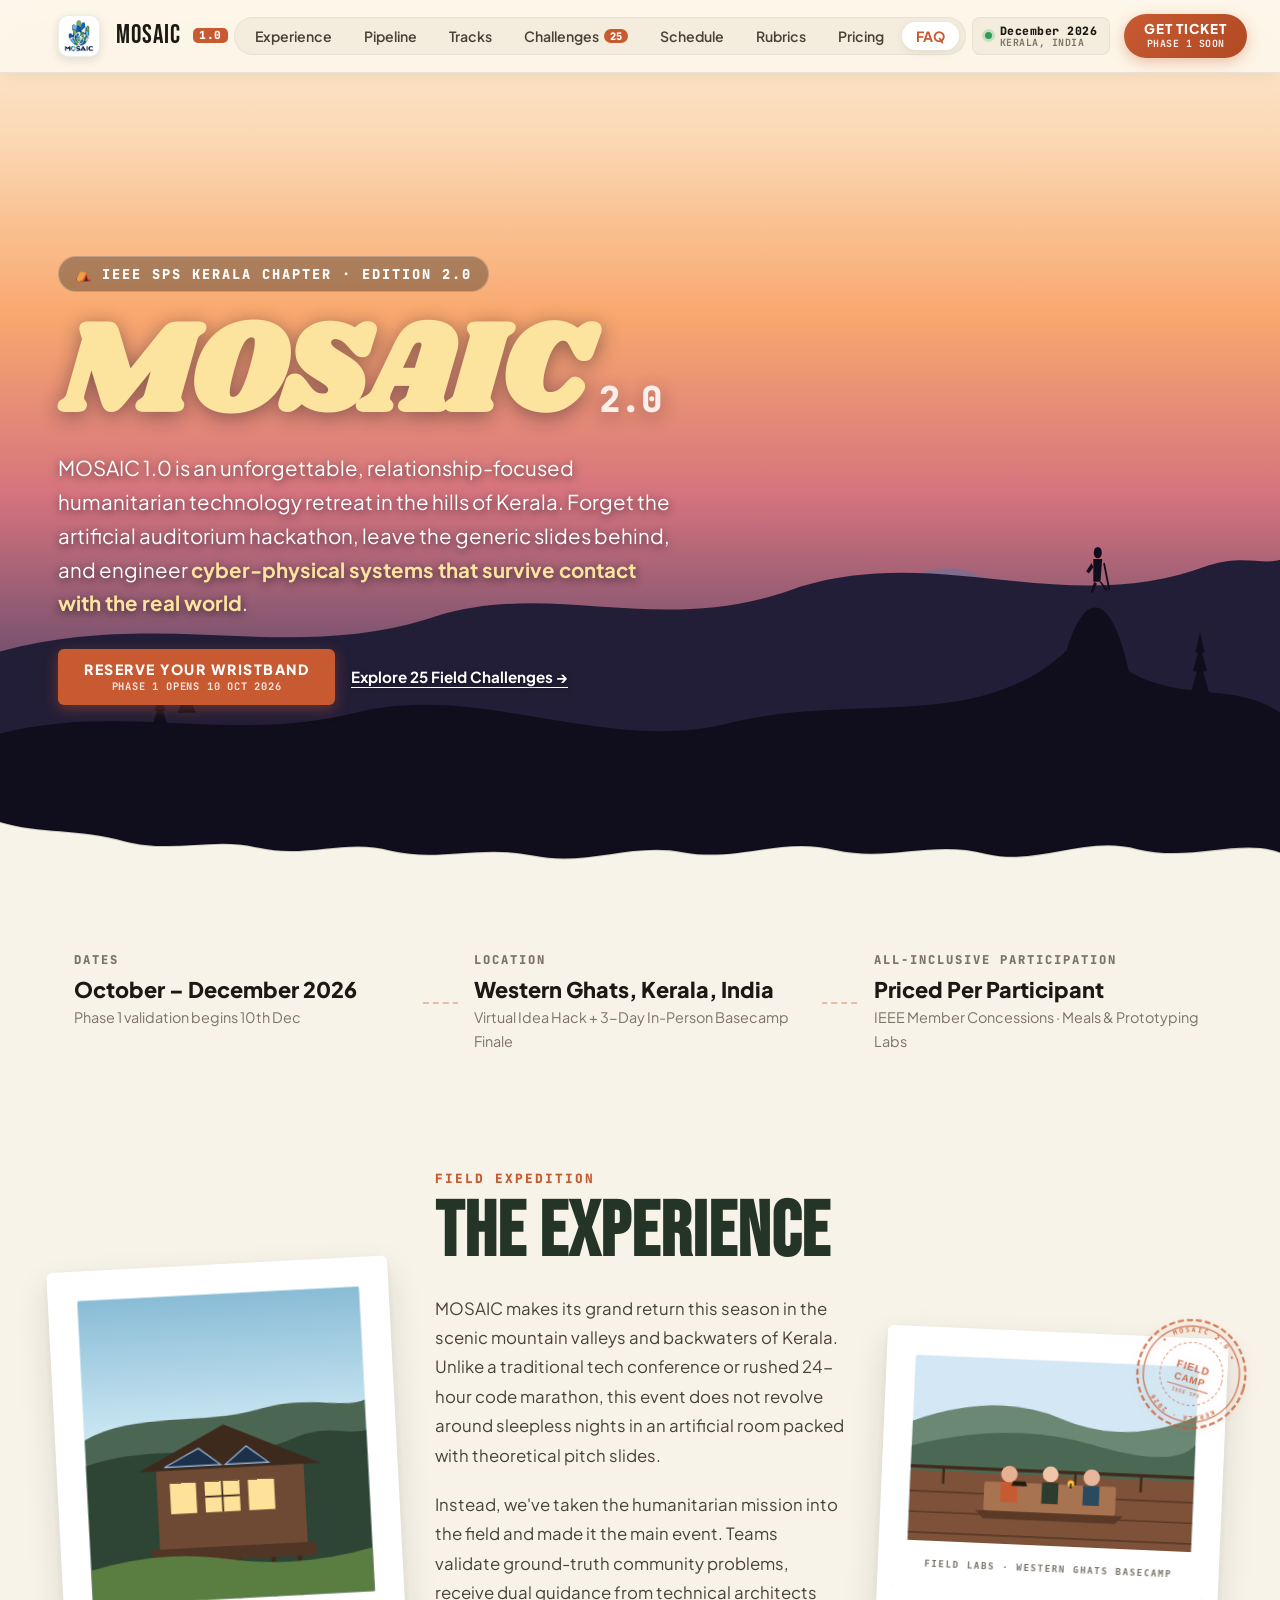
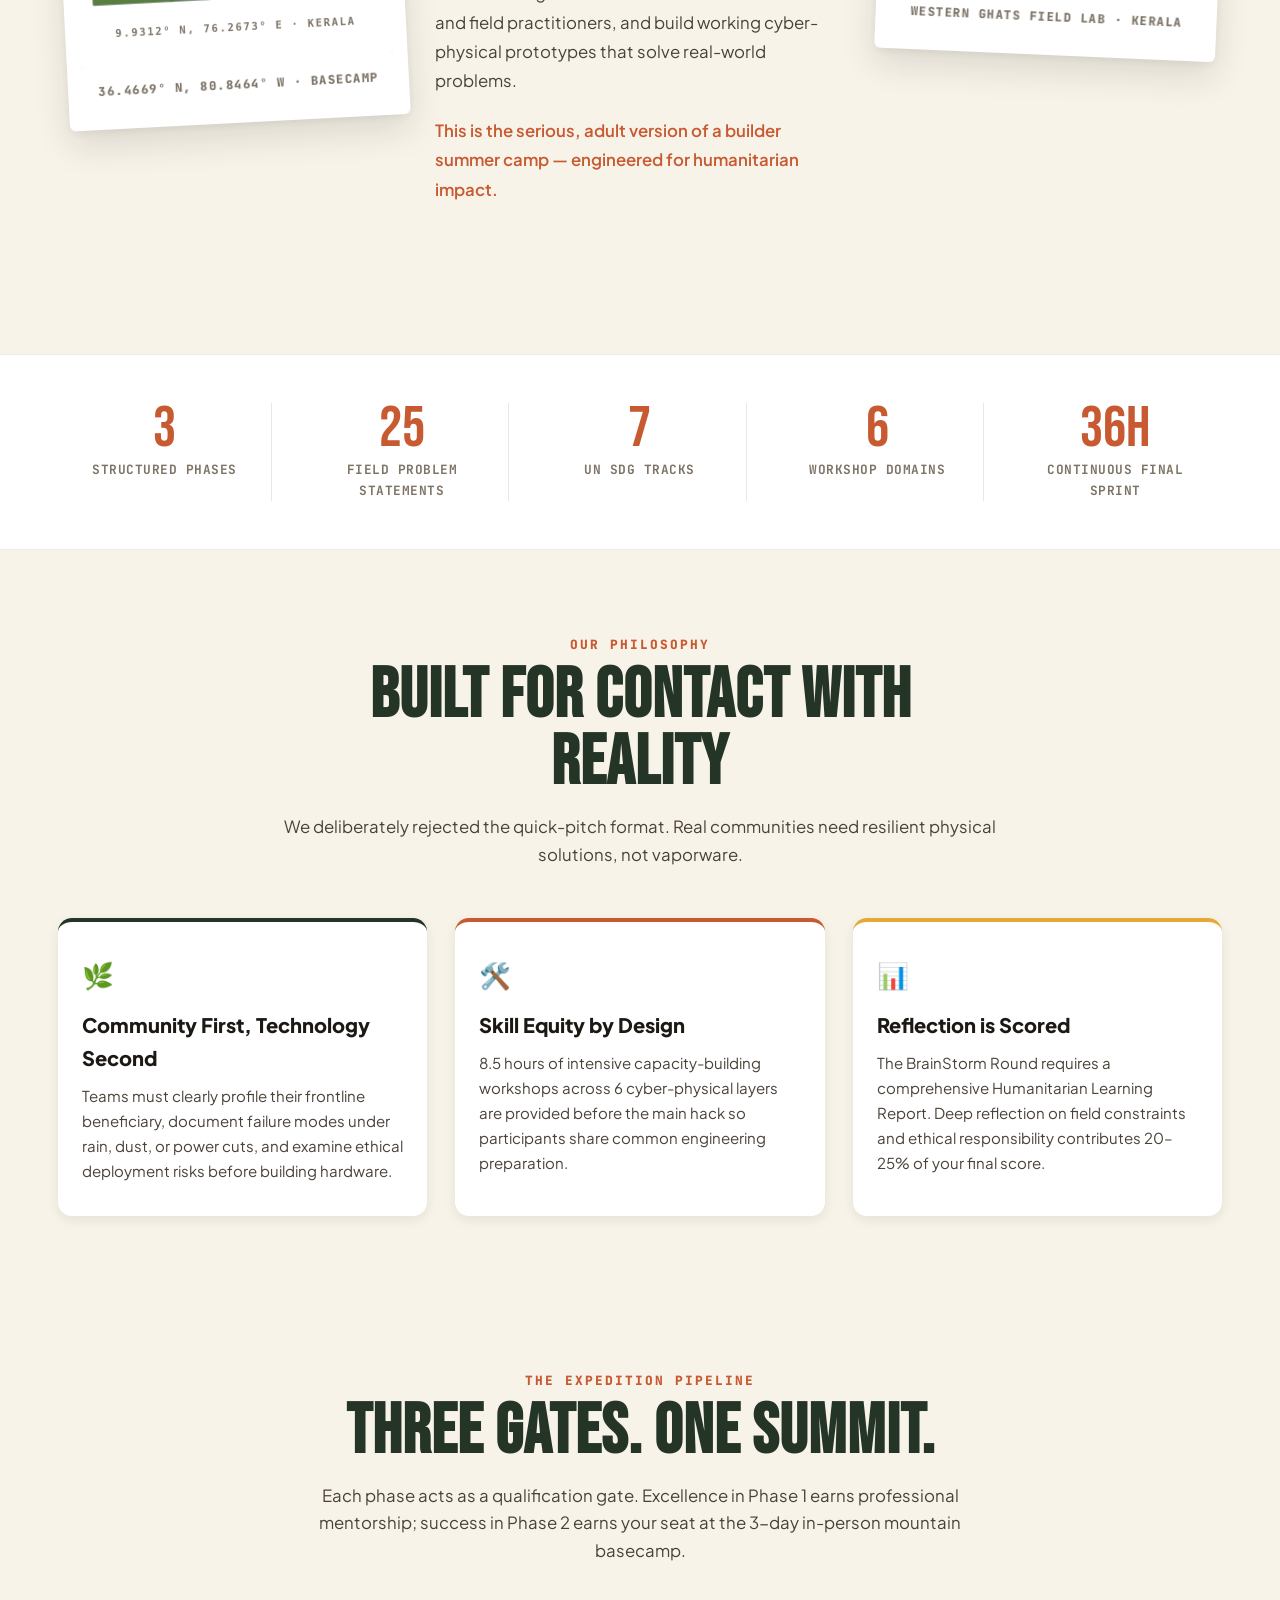
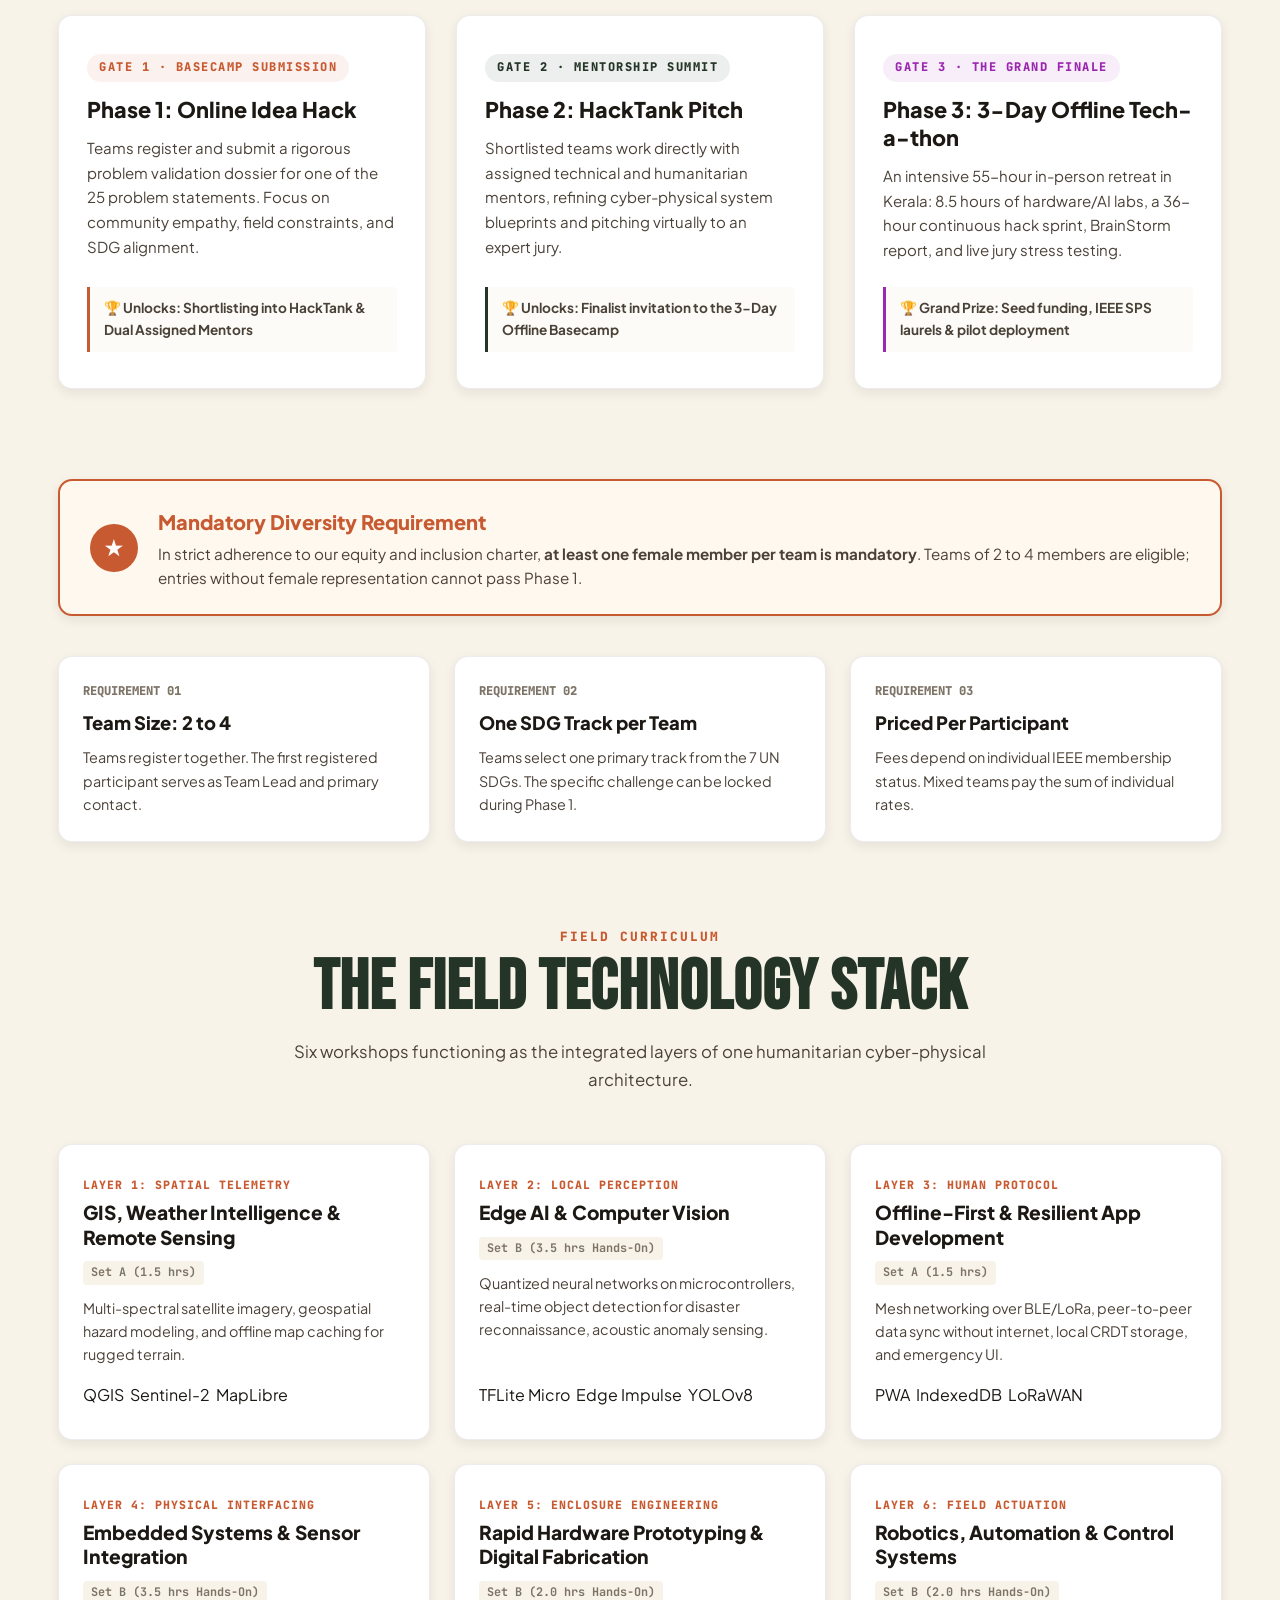
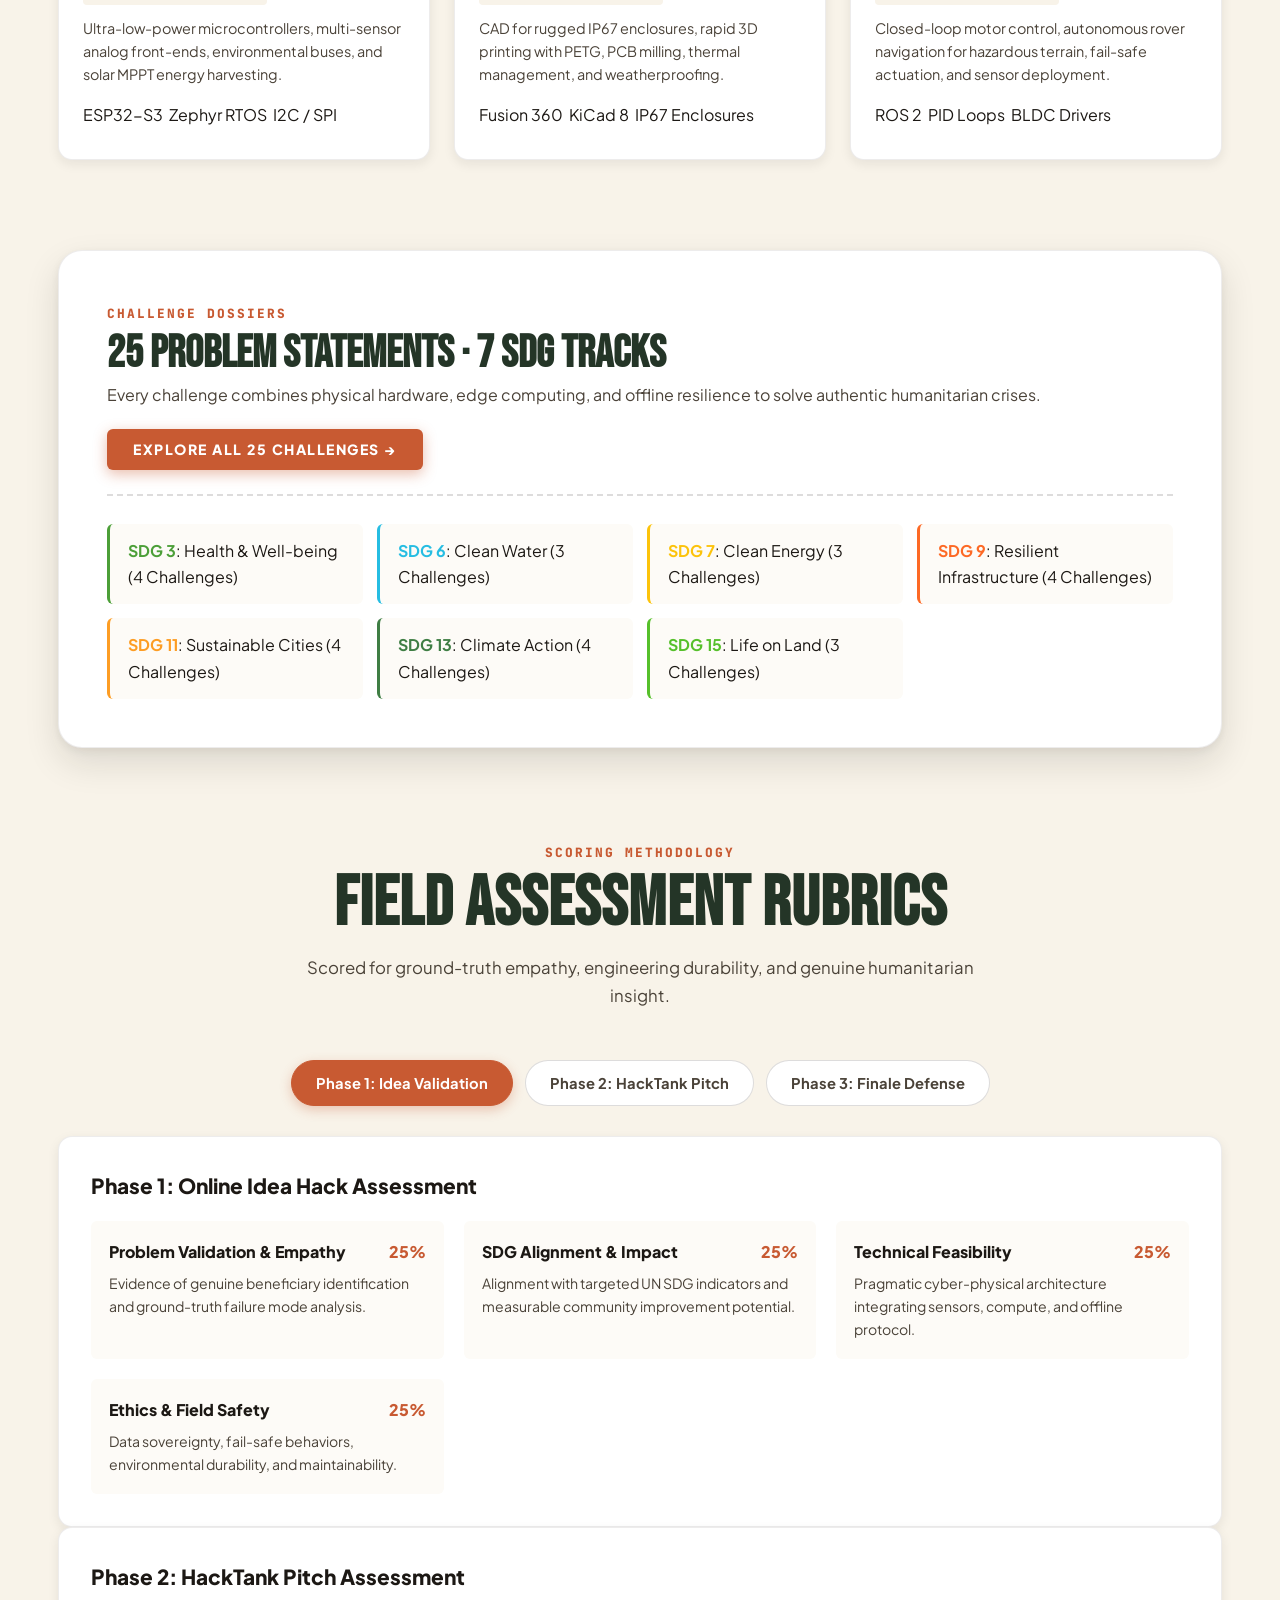
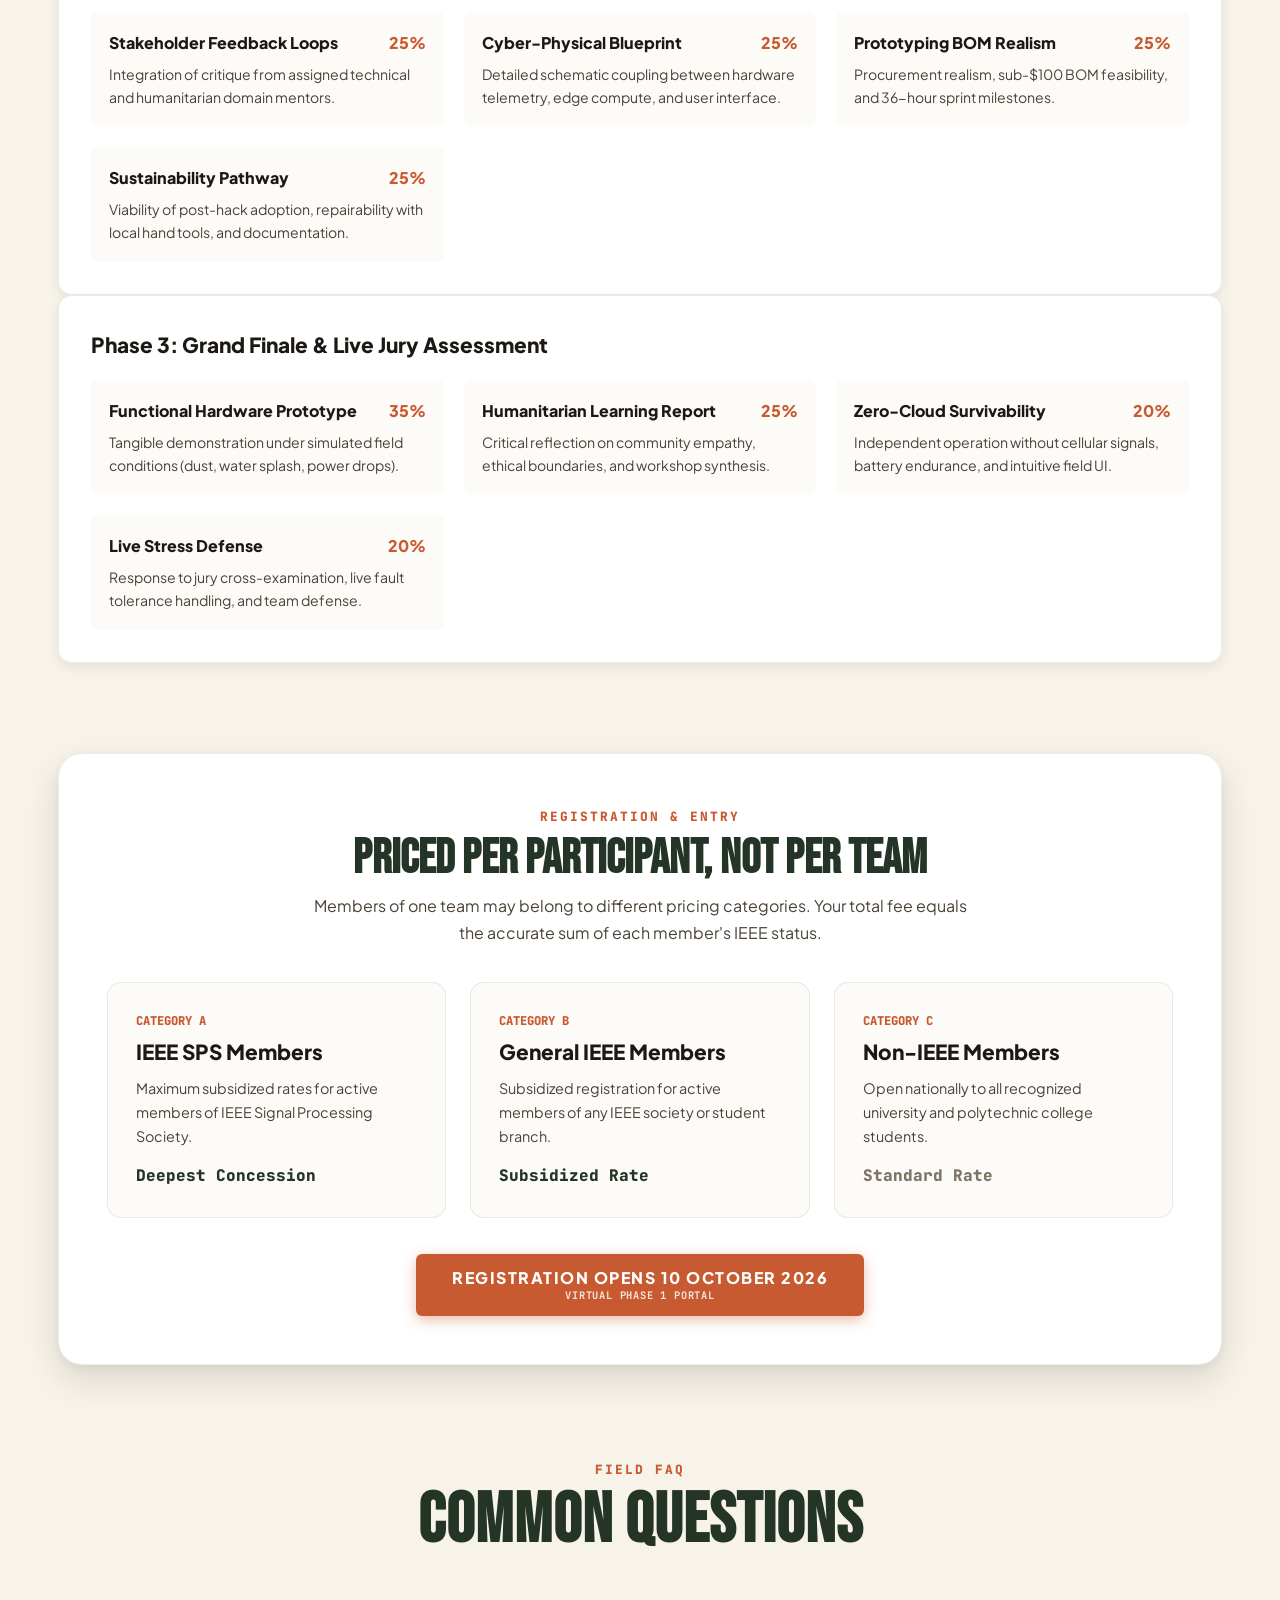
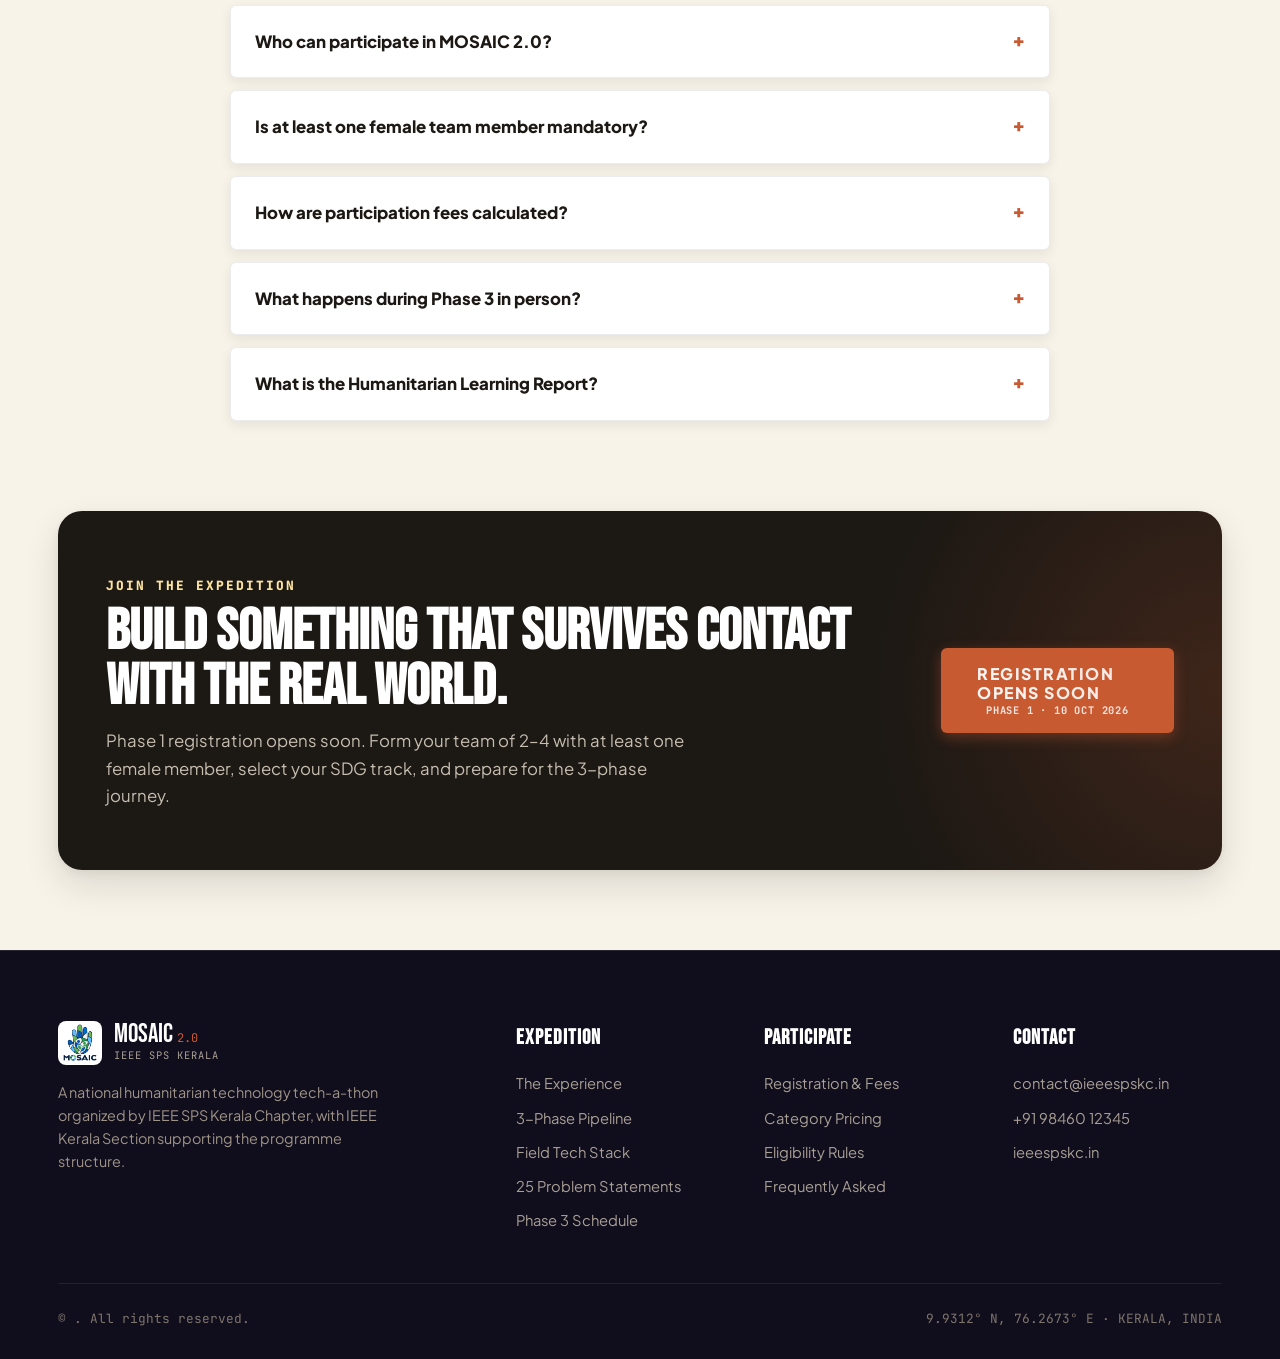
==== commit 0a9901b2: "Update event details from MOSAIC 2.0 to 1.0" ====
--- a/index.html
+++ b/index.html
@@ -3,11 +3,11 @@
 <head>
   <meta charset="UTF-8">
   <meta name="viewport" content="width=device-width, initial-scale=1.0">
-  <title>MOSAIC 2.0 — National Humanitarian Tech Retreat & Challenge | IEEE SPS Kerala Chapter</title>
-  <meta name="description" content="National humanitarian technology challenge & mountain retreat organized by IEEE SPS Kerala Chapter. Three structured phases, 25 interdisciplinary challenges, 6 workshop layers, and a 36-hour offline tech-a-thon in Kerala.">
+  <title>MOSAIC 1.0 — National Humanitarian Tech Retreat & Challenge </title>
+  <meta name="description" content="National humanitarian technology challenge. Three structured phases, 25 interdisciplinary challenges, 6 workshop layers, and a 36-hour offline tech-a-thon in Kerala.">
   
   <!-- Open Graph -->
-  <meta property="og:title" content="MOSAIC 2.0 — Humanitarian Tech Expedition & Retreat">
+  <meta property="og:title" content="MOSAIC 1.0 — Humanitarian Tech Expedition & Retreat">
   <meta property="og:description" content="Engineered so teams understand the community problem before they build. October – December 2026.">
   <meta property="og:type" content="website">
   
@@ -27,10 +27,8 @@
         <div class="brand-text-block">
           <div class="brand-title-row">
             <span class="brand-name">MOSAIC</span>
-            <span class="brand-edition-badge">2.0</span>
-          </div>
-          <span class="brand-sub">IEEE SPS KERALA</span>
-        </div>
+            <span class="brand-edition-badge">1.0</span>
+          
       </a>
 
       <!-- Desktop Navigation -->
@@ -53,7 +51,7 @@
         <div class="nav-date-badge">
           <span class="badge-dot" aria-hidden="true"></span>
           <div class="date-text-block">
-            <span class="date-month">OCTOBER 2026</span>
+            <span class="date-month">December 2026</span>
             <span class="date-loc">KERALA, INDIA</span>
           </div>
         </div>
@@ -129,11 +127,11 @@
     <div class="mobile-drawer-footer">
       <div class="mobile-drawer-meta">
         <span>⛺</span>
-        <span>Kerala, India · Oct–Dec 2026</span>
+        <span>Kerala, India · Dec 2026</span>
       </div>
       <a href="#pricing" class="btn-terracotta" style="width: 100%; text-align: center;">
         <span>Register Team</span>
-        <span class="btn-terracotta-sub">Opening 10 Oct 2026</span>
+        <span class="btn-terracotta-sub">Opening 10 Dec 2026</span>
       </a>
     </div>
   </aside>
@@ -170,7 +168,7 @@
           </h1>
 
           <p class="hero-camp-lead">
-            MOSAIC 2.0 is an unforgettable, relationship-focused humanitarian technology retreat in the hills of Kerala. Forget the artificial auditorium hackathon, leave the generic slides behind, and engineer <strong>cyber-physical systems that survive contact with the real world</strong>.
+            MOSAIC 1.0 is an unforgettable, relationship-focused humanitarian technology retreat in the hills of Kerala. Forget the artificial auditorium hackathon, leave the generic slides behind, and engineer <strong>cyber-physical systems that survive contact with the real world</strong>.
           </p>
 
           <div style="display: flex; gap: 16px; align-items: center; flex-wrap: wrap;">
@@ -198,7 +196,7 @@
           <div class="fact-column">
             <div class="fact-label">DATES</div>
             <div class="fact-val-primary">October – December 2026</div>
-            <div class="fact-val-sub">Phase 1 validation begins 10th October</div>
+            <div class="fact-val-sub">Phase 1 validation begins 10th Dec</div>
           </div>
 
           <div class="fact-column">
@@ -842,7 +840,7 @@
       </div>
 
       <div class="footer-bottom-expedition">
-        <div>© 2026 IEEE SPS Kerala Chapter. All rights reserved.</div>
+        <div>© . All rights reserved.</div>
         <div>9.9312° N, 76.2673° E · KERALA, INDIA</div>
       </div>
     </div>
